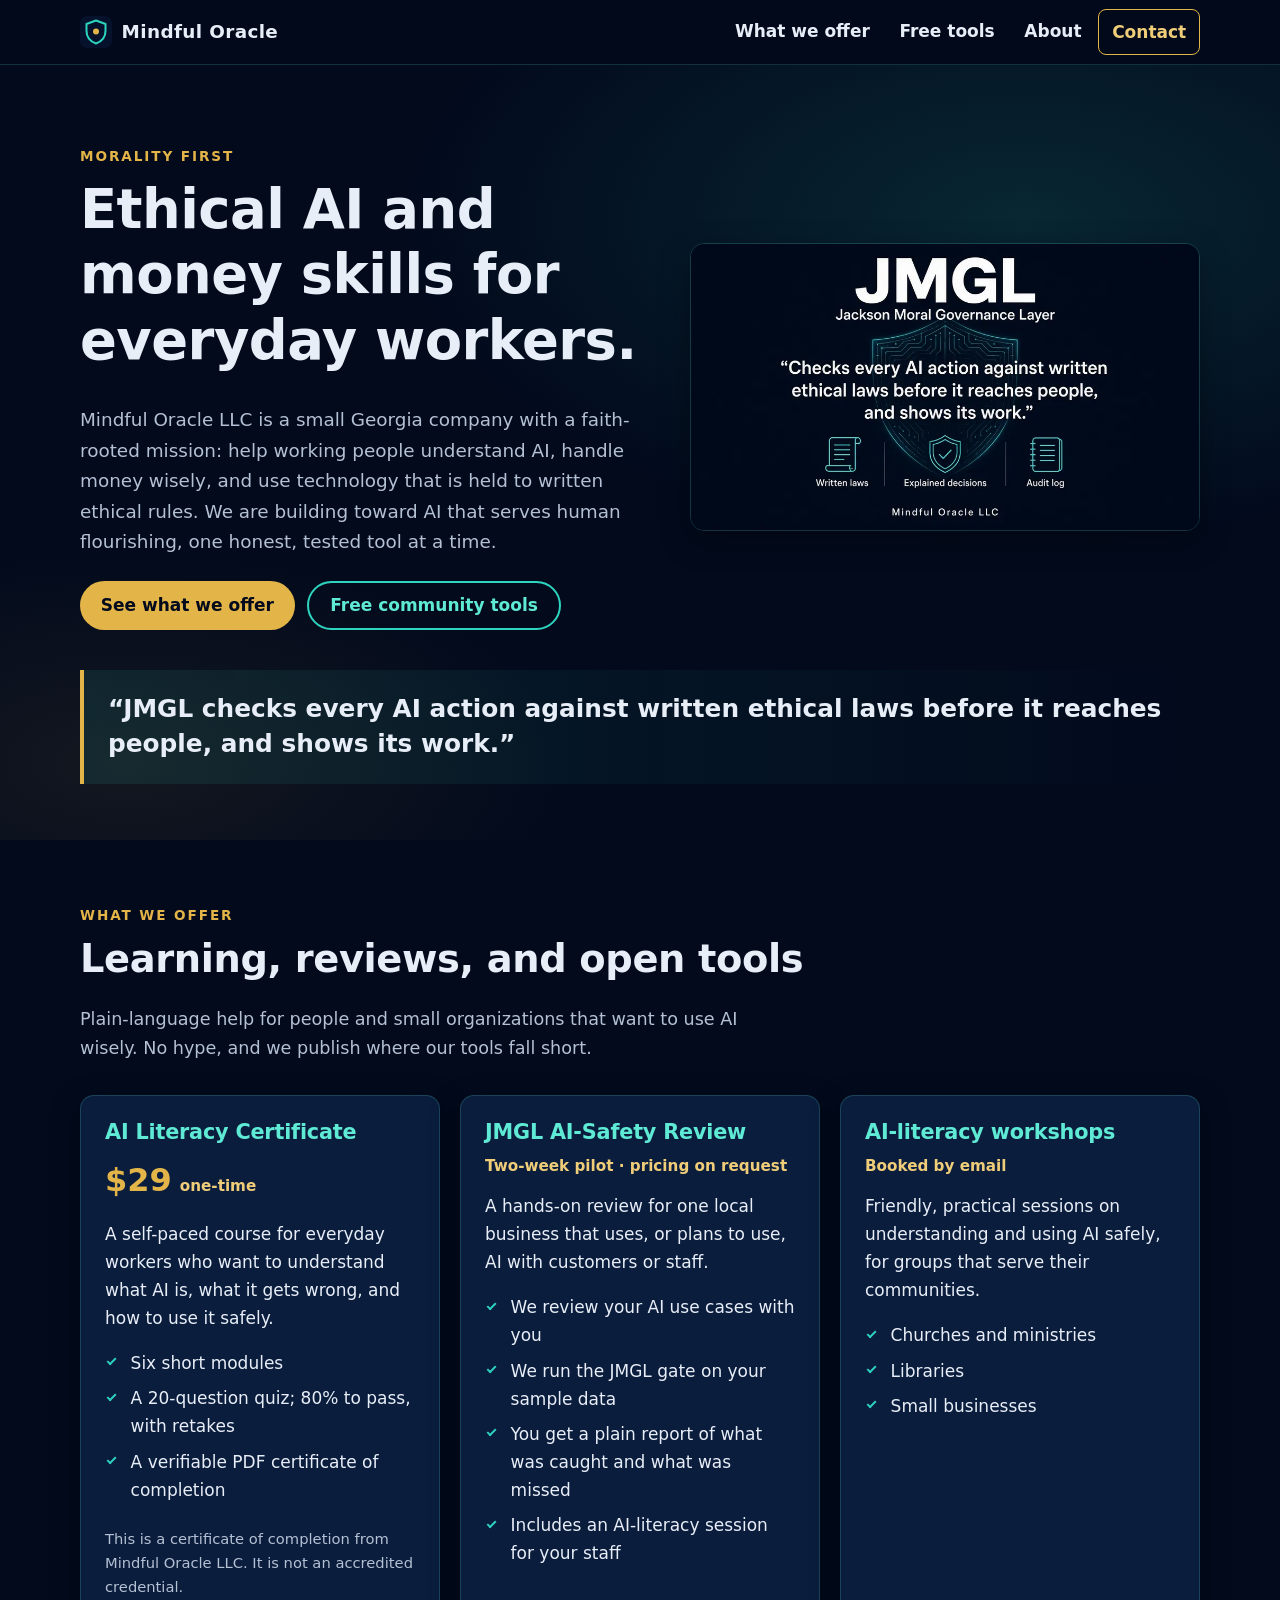
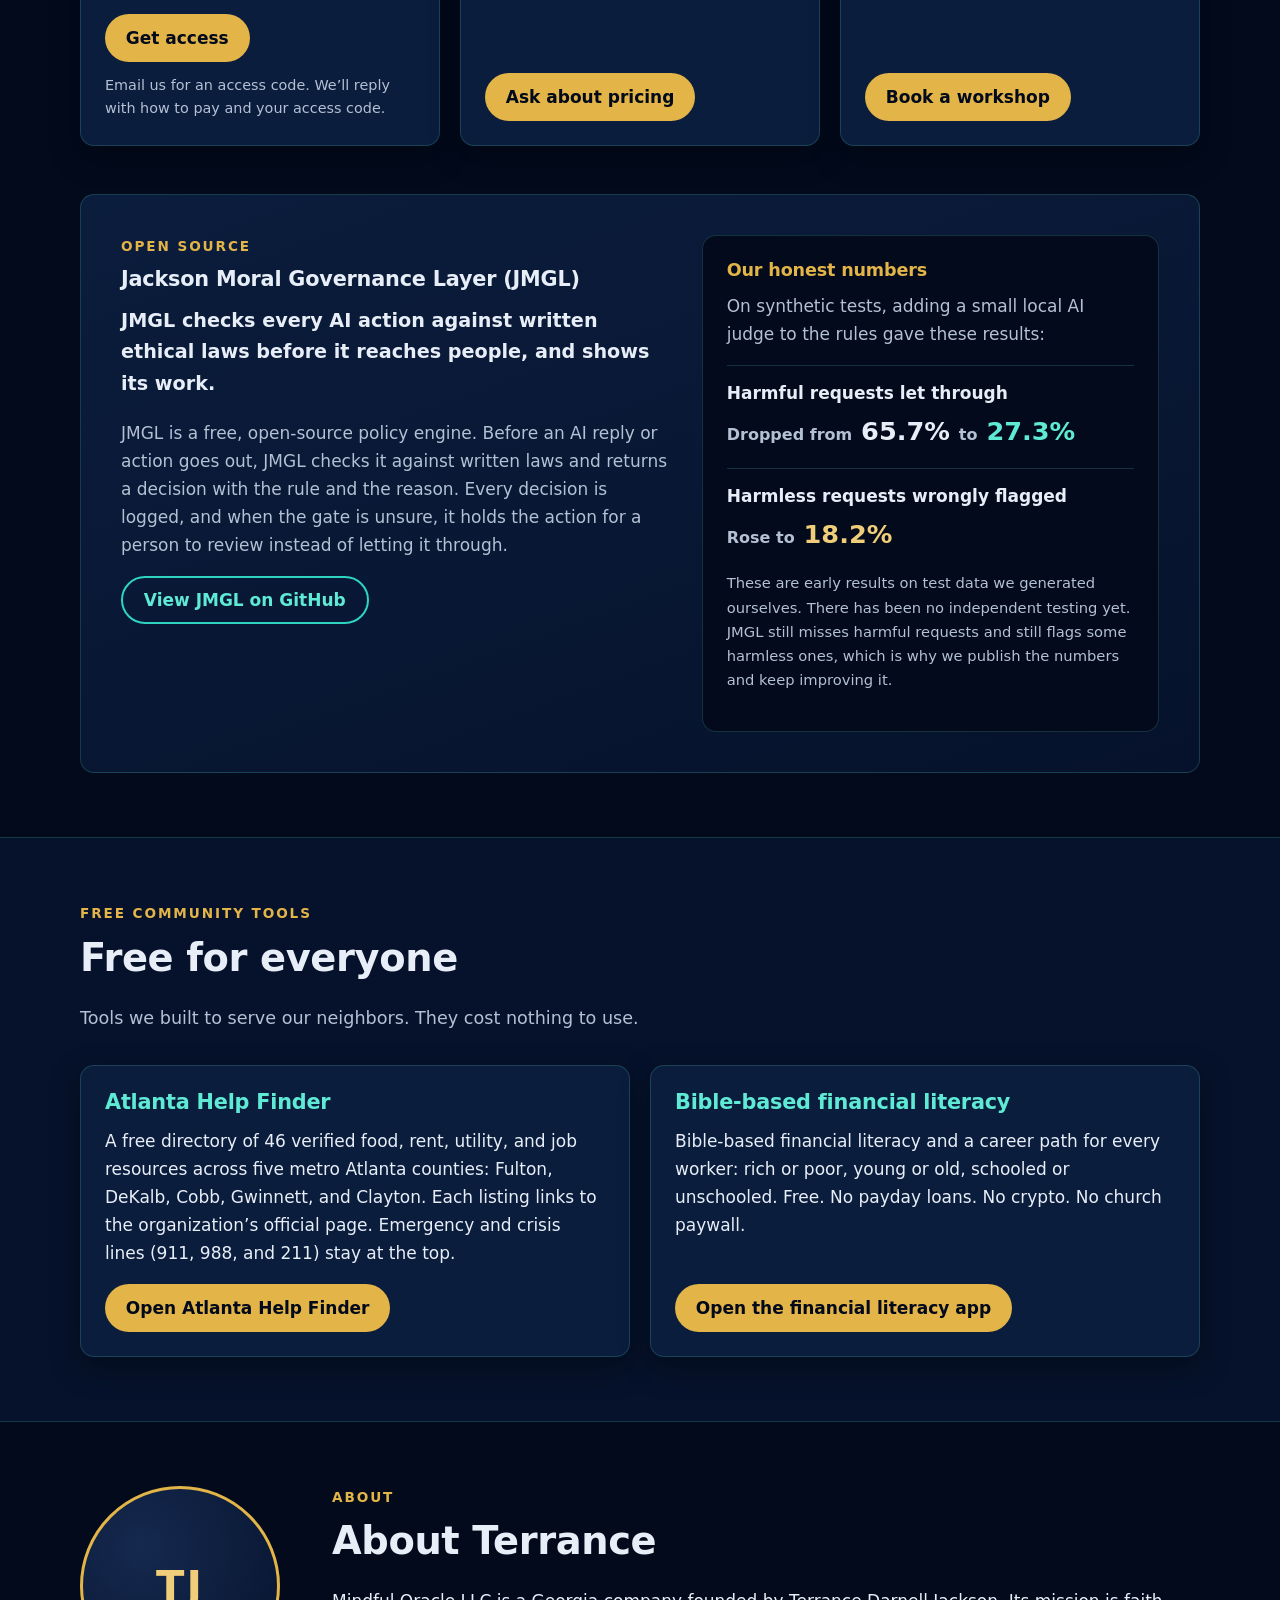
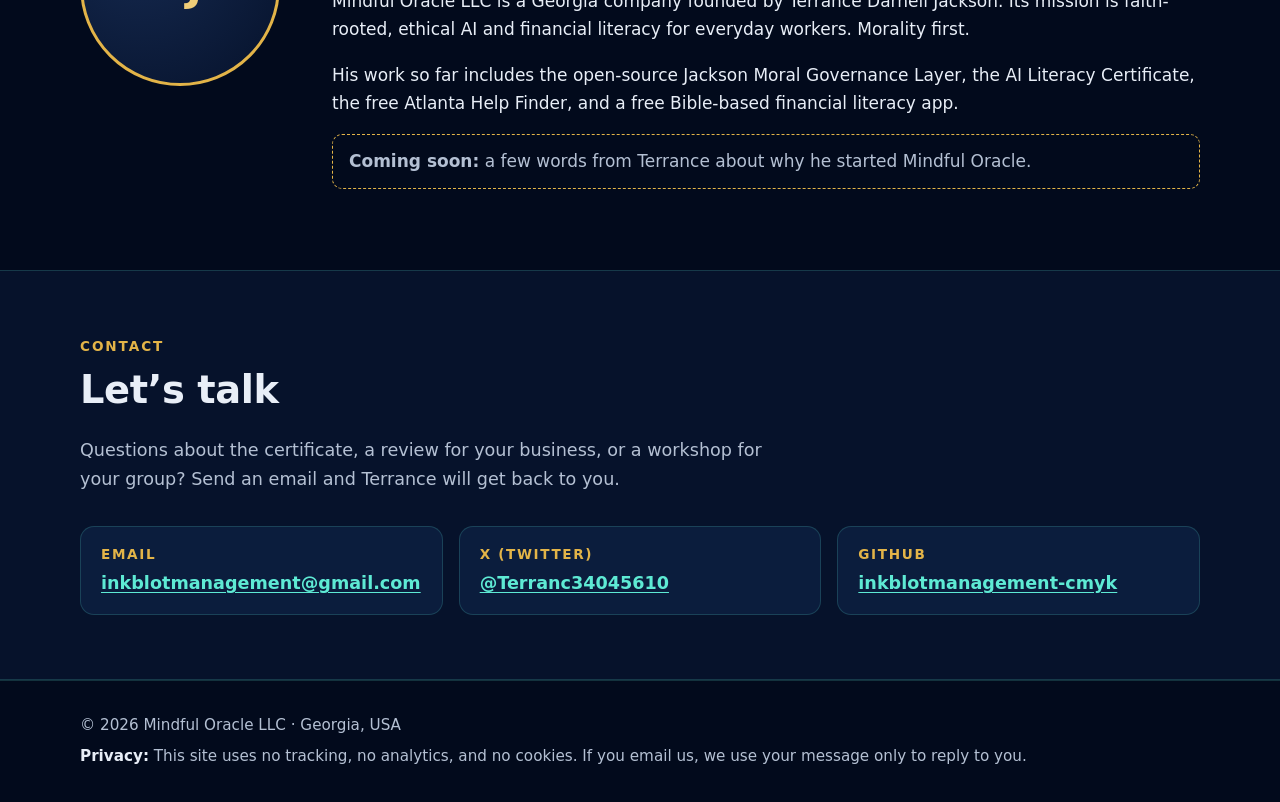
==== index.html @ f5efedb1 "Add Mindful Oracle LLC static site for mindfuloracle.com (GitHub Pages ready)" ====
<!DOCTYPE html>
<html lang="en">
<head>
  <meta charset="utf-8">
  <meta name="viewport" content="width=device-width, initial-scale=1">
  <title>Mindful Oracle LLC | Ethical AI and money skills for workers</title>
  <meta name="description" content="Mindful Oracle LLC is a Georgia company building faith-rooted, ethical AI tools and financial literacy for everyday workers. Morality first.">
  <link rel="canonical" href="https://mindfuloracle.com/">
  <meta name="theme-color" content="#06122b">
  <link rel="icon" href="assets/favicon.svg" type="image/svg+xml">

  <!-- Open Graph / social sharing -->
  <meta property="og:type" content="website">
  <meta property="og:site_name" content="Mindful Oracle LLC">
  <meta property="og:title" content="Mindful Oracle LLC | Morality first">
  <meta property="og:description" content="Faith-rooted, ethical AI and financial literacy for everyday workers. Home of JMGL, the AI Literacy Certificate, and free community tools.">
  <meta property="og:url" content="https://mindfuloracle.com/">
  <meta property="og:image" content="https://mindfuloracle.com/assets/jmgl-graphic.jpg">
  <meta property="og:image:width" content="1280">
  <meta property="og:image:height" content="720">
  <meta property="og:image:alt" content="JMGL, Jackson Moral Governance Layer: checks every AI action against written ethical laws before it reaches people, and shows its work. Mindful Oracle LLC.">
  <meta name="twitter:card" content="summary_large_image">
  <meta name="twitter:site" content="@Terranc34045610">
  <meta name="twitter:title" content="Mindful Oracle LLC | Morality first">
  <meta name="twitter:description" content="Faith-rooted, ethical AI and financial literacy for everyday workers.">
  <meta name="twitter:image" content="https://mindfuloracle.com/assets/jmgl-graphic.jpg">

  <link rel="stylesheet" href="styles.css">
  <script>document.documentElement.classList.add("js");</script>
  <script type="application/ld+json">
  {
    "@context": "https://schema.org",
    "@type": "Organization",
    "name": "Mindful Oracle LLC",
    "url": "https://mindfuloracle.com/",
    "email": "inkblotmanagement@gmail.com",
    "founder": {"@type": "Person", "name": "Terrance Darnell Jackson"},
    "address": {"@type": "PostalAddress", "addressRegion": "GA", "addressCountry": "US"},
    "sameAs": ["https://x.com/Terranc34045610", "https://github.com/inkblotmanagement-cmyk"]
  }
  </script>
</head>
<body>
  <a class="skip-link" href="#main">Skip to main content</a>

  <header class="site-header">
    <div class="container header-inner">
      <a class="brand" href="#top" aria-label="Mindful Oracle LLC, back to top">
        <img src="assets/favicon.svg" alt="" width="32" height="32">
        <span>Mindful Oracle</span>
      </a>
      <button class="nav-toggle" type="button" aria-expanded="false" aria-controls="site-nav">
        <span class="nav-toggle-bar" aria-hidden="true"></span>
        <span class="visually-hidden">Menu</span>
      </button>
      <nav id="site-nav" class="site-nav" aria-label="Main">
        <ul>
          <li><a href="#offer">What we offer</a></li>
          <li><a href="#community">Free tools</a></li>
          <li><a href="#about">About</a></li>
          <li><a href="#contact" class="nav-cta">Contact</a></li>
        </ul>
      </nav>
    </div>
  </header>

  <main id="main">
    <!-- HERO -->
    <section class="hero" id="top" aria-labelledby="hero-title">
      <div class="container hero-grid">
        <div class="hero-copy">
          <p class="eyebrow">Morality first</p>
          <h1 id="hero-title">Ethical AI and money skills for everyday workers.</h1>
          <p class="lede">Mindful Oracle LLC is a small Georgia company with a faith-rooted mission: help working people understand AI, handle money wisely, and use technology that is held to written ethical rules. We are building toward AI that serves human flourishing, one honest, tested tool at a time.</p>
          <div class="hero-actions">
            <a class="btn btn-gold" href="#offer">See what we offer</a>
            <a class="btn btn-ghost" href="#community">Free community tools</a>
          </div>
        </div>
        <figure class="hero-figure">
          <picture>
            <source type="image/webp" srcset="assets/jmgl-graphic-960.webp 960w, assets/jmgl-graphic.webp 1280w" sizes="(min-width: 900px) 520px, 92vw">
            <img src="assets/jmgl-graphic.jpg" width="1280" height="720" alt="JMGL, Jackson Moral Governance Layer: checks every AI action against written ethical laws before it reaches people, and shows its work. Written laws, explained decisions, audit log." fetchpriority="high">
          </picture>
        </figure>
      </div>
      <div class="container">
        <blockquote class="one-liner">
          <p>&ldquo;JMGL checks every AI action against written ethical laws before it reaches people, and shows its work.&rdquo;</p>
        </blockquote>
      </div>
    </section>

    <!-- WHAT WE OFFER -->
    <section class="section" id="offer" aria-labelledby="offer-title">
      <div class="container">
        <p class="eyebrow">What we offer</p>
        <h2 id="offer-title">Learning, reviews, and open tools</h2>
        <p class="section-intro">Plain-language help for people and small organizations that want to use AI wisely. No hype, and we publish where our tools fall short.</p>

        <div class="cards">
          <article class="card" aria-labelledby="cert-title">
            <div class="card-top">
              <h3 id="cert-title">AI Literacy Certificate</h3>
              <p class="price"><span class="price-amount">$29</span> <span class="price-note">one-time</span></p>
            </div>
            <p>A self-paced course for everyday workers who want to understand what AI is, what it gets wrong, and how to use it safely.</p>
            <ul class="checklist">
              <li>Six short modules</li>
              <li>A 20-question quiz; 80% to pass, with retakes</li>
              <li>A verifiable PDF certificate of completion</li>
            </ul>
            <p class="fine-print">This is a certificate of completion from Mindful Oracle LLC. It is not an accredited credential.</p>
            <a class="btn btn-gold" href="mailto:inkblotmanagement@gmail.com?subject=AI%20Literacy%20Certificate%20access%20code&amp;body=Hi%20Terrance%2C%0A%0AI%27d%20like%20an%20access%20code%20for%20the%20%2429%20AI%20Literacy%20Certificate.%0A%0AName%3A%20%0A%0AThank%20you!">Get access</a>
            <p class="card-note">Email us for an access code. We&rsquo;ll reply with how to pay and your access code.</p>
          </article>

          <article class="card" aria-labelledby="review-title">
            <div class="card-top">
              <h3 id="review-title">JMGL AI-Safety Review</h3>
              <p class="price"><span class="price-note">Two-week pilot &middot; pricing on request</span></p>
            </div>
            <p>A hands-on review for one local business that uses, or plans to use, AI with customers or staff.</p>
            <ul class="checklist">
              <li>We review your AI use cases with you</li>
              <li>We run the JMGL gate on your sample data</li>
              <li>You get a plain report of what was caught and what was missed</li>
              <li>Includes an AI-literacy session for your staff</li>
            </ul>
            <a class="btn btn-gold" href="mailto:inkblotmanagement@gmail.com?subject=JMGL%20AI-Safety%20Review%20pricing&amp;body=Hi%20Terrance%2C%0A%0AI%27m%20interested%20in%20the%20two-week%20JMGL%20AI-Safety%20Review.%0A%0ABusiness%20name%3A%20%0AHow%20we%20use%20AI%3A%20%0A%0AThank%20you!">Ask about pricing</a>
          </article>

          <article class="card" aria-labelledby="workshop-title">
            <div class="card-top">
              <h3 id="workshop-title">AI-literacy workshops</h3>
              <p class="price"><span class="price-note">Booked by email</span></p>
            </div>
            <p>Friendly, practical sessions on understanding and using AI safely, for groups that serve their communities.</p>
            <ul class="checklist">
              <li>Churches and ministries</li>
              <li>Libraries</li>
              <li>Small businesses</li>
            </ul>
            <a class="btn btn-gold" href="mailto:inkblotmanagement@gmail.com?subject=AI-literacy%20workshop%20request&amp;body=Hi%20Terrance%2C%0A%0AWe%27d%20like%20to%20book%20an%20AI-literacy%20workshop.%0A%0AOrganization%3A%20%0AType%20(church%2C%20library%2C%20business)%3A%20%0AApproximate%20group%20size%3A%20%0APreferred%20dates%3A%20%0A%0AThank%20you!">Book a workshop</a>
          </article>
        </div>

        <!-- JMGL -->
        <article class="feature" id="jmgl" aria-labelledby="jmgl-title">
          <div class="feature-copy">
            <p class="eyebrow">Open source</p>
            <h3 id="jmgl-title">Jackson Moral Governance Layer (JMGL)</h3>
            <p class="feature-lede">JMGL checks every AI action against written ethical laws before it reaches people, and shows its work.</p>
            <p>JMGL is a free, open-source policy engine. Before an AI reply or action goes out, JMGL checks it against written laws and returns a decision with the rule and the reason. Every decision is logged, and when the gate is unsure, it holds the action for a person to review instead of letting it through.</p>
            <a class="btn btn-ghost" href="https://github.com/inkblotmanagement-cmyk/JacksonMoralGovernanceLayer">View JMGL on GitHub</a>
          </div>
          <div class="results" aria-labelledby="results-title">
            <h4 id="results-title">Our honest numbers</h4>
            <p class="results-intro">On synthetic tests, adding a small local AI judge to the rules gave these results:</p>
            <dl class="stats">
              <div class="stat">
                <dt>Harmful requests let through</dt>
                <dd><span class="stat-label">Dropped from</span> <span class="stat-from">65.7%</span> <span class="stat-label">to</span> <span class="stat-to good">27.3%</span></dd>
              </div>
              <div class="stat">
                <dt>Harmless requests wrongly flagged</dt>
                <dd><span class="stat-label">Rose to</span> <span class="stat-to warn">18.2%</span></dd>
              </div>
            </dl>
            <p class="fine-print">These are early results on test data we generated ourselves. There has been no independent testing yet. JMGL still misses harmful requests and still flags some harmless ones, which is why we publish the numbers and keep improving it.</p>
          </div>
        </article>
      </div>
    </section>

    <!-- FREE COMMUNITY TOOLS -->
    <section class="section section-alt" id="community" aria-labelledby="community-title">
      <div class="container">
        <p class="eyebrow">Free community tools</p>
        <h2 id="community-title">Free for everyone</h2>
        <p class="section-intro">Tools we built to serve our neighbors. They cost nothing to use.</p>

        <div class="cards cards-2">
          <article class="card" aria-labelledby="ahf-title">
            <h3 id="ahf-title">Atlanta Help Finder</h3>
            <p>A free directory of 46 verified food, rent, utility, and job resources across five metro Atlanta counties: Fulton, DeKalb, Cobb, Gwinnett, and Clayton. Each listing links to the organization&rsquo;s official page. Emergency and crisis lines (911, 988, and 211) stay at the top.</p>
            <a class="btn btn-gold" href="https://inkblotmanagement-cmyk.github.io/atlanta-help-finder/">Open Atlanta Help Finder</a>
          </article>

          <article class="card" aria-labelledby="bible-title">
            <h3 id="bible-title">Bible-based financial literacy</h3>
            <p>Bible-based financial literacy and a career path for every worker: rich or poor, young or old, schooled or unschooled. Free. No payday loans. No crypto. No church paywall.</p>
            <a class="btn btn-gold" href="https://acre-forest-finch-fleet.grok.me">Open the financial literacy app</a>
          </article>
        </div>
      </div>
    </section>

    <!-- ABOUT -->
    <section class="section" id="about" aria-labelledby="about-title">
      <div class="container about-grid">
        <!-- TODO (Terrance): replace this placeholder with your photo.
             Save it as assets/terrance.jpg (square, about 600x600) and swap the <div> below for:
             <img class="about-photo" src="assets/terrance.jpg" width="600" height="600" alt="Terrance Darnell Jackson"> -->
        <div class="about-photo placeholder" role="img" aria-label="Photo of Terrance coming soon">
          <span aria-hidden="true">TJ</span>
        </div>
        <div>
          <p class="eyebrow">About</p>
          <h2 id="about-title">About Terrance</h2>
          <p>Mindful Oracle LLC is a Georgia company founded by Terrance Darnell Jackson. Its mission is faith-rooted, ethical AI and financial literacy for everyday workers. Morality first.</p>
          <p>His work so far includes the open-source Jackson Moral Governance Layer, the AI Literacy Certificate, the free Atlanta Help Finder, and a free Bible-based financial literacy app.</p>
          <!-- TODO (Terrance): replace this paragraph with a few sentences in your own words:
               why you started Mindful Oracle, what you believe, and who you want to serve. -->
          <p class="todo-note"><strong>Coming soon:</strong> a few words from Terrance about why he started Mindful Oracle.</p>
        </div>
      </div>
    </section>

    <!-- CONTACT -->
    <section class="section section-alt" id="contact" aria-labelledby="contact-title">
      <div class="container contact">
        <p class="eyebrow">Contact</p>
        <h2 id="contact-title">Let&rsquo;s talk</h2>
        <p class="section-intro">Questions about the certificate, a review for your business, or a workshop for your group? Send an email and Terrance will get back to you.</p>
        <ul class="contact-list">
          <li>
            <span class="contact-label">Email</span>
            <a href="mailto:inkblotmanagement@gmail.com">inkblotmanagement@gmail.com</a>
          </li>
          <li>
            <span class="contact-label">X (Twitter)</span>
            <a href="https://x.com/Terranc34045610">@Terranc34045610</a>
          </li>
          <li>
            <span class="contact-label">GitHub</span>
            <a href="https://github.com/inkblotmanagement-cmyk">inkblotmanagement-cmyk</a>
          </li>
        </ul>
      </div>
    </section>
  </main>

  <footer class="site-footer">
    <div class="container footer-inner">
      <p>&copy; 2026 Mindful Oracle LLC &middot; Georgia, USA</p>
      <p class="privacy" id="privacy"><strong>Privacy:</strong> This site uses no tracking, no analytics, and no cookies. If you email us, we use your message only to reply to you.</p>
    </div>
  </footer>

  <script src="main.js" defer></script>
</body>
</html>
---- styles.css ----
/* Mindful Oracle LLC: dark navy + teal, gold accents. Mobile-first. */
:root {
  --navy-950: #020a1c;
  --navy-900: #06122b;
  --navy-800: #0b1d3d;
  --navy-700: #15294f;
  --teal-400: #2dd4bf;
  --teal-300: #5eead4;
  --gold-400: #e3b448;
  --gold-300: #f0cd78;
  --text: #e8eef7;
  --muted: #b4c0d3;
  --line: rgba(94, 234, 212, 0.18);
  --radius: 14px;
  --shadow: 0 10px 30px rgba(0, 0, 0, 0.35);
  --font: system-ui, -apple-system, "Segoe UI", Roboto, "Helvetica Neue", Arial, sans-serif;
}

*, *::before, *::after { box-sizing: border-box; }
html { scroll-behavior: smooth; scroll-padding-top: 4.5rem; -webkit-text-size-adjust: 100%; }
@media (prefers-reduced-motion: reduce) { html { scroll-behavior: auto; } *, *::before, *::after { transition: none !important; } }

body {
  margin: 0;
  font-family: var(--font);
  font-size: 1.0625rem;
  line-height: 1.65;
  color: var(--text);
  background: var(--navy-950);
}
img { max-width: 100%; height: auto; display: block; }
a { color: var(--teal-300); text-underline-offset: 3px; }
a:hover { color: var(--gold-300); }
:focus-visible { outline: 3px solid var(--gold-400); outline-offset: 3px; border-radius: 4px; }
h1, h2, h3, h4 { line-height: 1.2; margin: 0 0 0.6em; letter-spacing: -0.01em; }
h1 { font-size: clamp(2rem, 7vw, 3.4rem); }
h2 { font-size: clamp(1.6rem, 5vw, 2.4rem); }
h3 { font-size: 1.3rem; }
h4 { font-size: 1.1rem; }
p { margin: 0 0 1em; }

.container { width: min(1120px, 100% - 2.5rem); margin-inline: auto; }
.visually-hidden {
  position: absolute !important; width: 1px; height: 1px; padding: 0; margin: -1px;
  overflow: hidden; clip: rect(0 0 0 0); white-space: nowrap; border: 0;
}
.skip-link {
  position: absolute; left: 1rem; top: -3rem; z-index: 100;
  background: var(--gold-400); color: var(--navy-950); padding: 0.6rem 1rem;
  border-radius: 8px; font-weight: 700; text-decoration: none;
}
.skip-link:focus { top: 1rem; }

/* Header */
.site-header {
  position: sticky; top: 0; z-index: 50;
  background: rgba(2, 10, 28, 0.92);
  backdrop-filter: blur(8px);
  border-bottom: 1px solid var(--line);
}
.header-inner { display: flex; align-items: center; justify-content: space-between; min-height: 4rem; gap: 1rem; flex-wrap: wrap; }
.brand { display: inline-flex; align-items: center; gap: 0.6rem; color: var(--text); text-decoration: none; font-weight: 700; font-size: 1.15rem; letter-spacing: 0.02em; }
.brand:hover { color: var(--gold-300); }
.nav-toggle {
  display: inline-flex; align-items: center; justify-content: center;
  width: 44px; height: 44px; background: transparent; border: 1px solid var(--line);
  border-radius: 10px; cursor: pointer; color: var(--text);
}
.nav-toggle-bar, .nav-toggle-bar::before, .nav-toggle-bar::after {
  display: block; width: 20px; height: 2px; background: currentColor; border-radius: 2px; position: relative;
}
.nav-toggle-bar::before, .nav-toggle-bar::after { content: ""; position: absolute; left: 0; }
.nav-toggle-bar::before { top: -6px; }
.nav-toggle-bar::after { top: 6px; }
.site-nav { flex-basis: 100%; }
.site-nav ul { list-style: none; margin: 0; padding: 0 0 1rem; display: grid; gap: 0.25rem; }
.site-nav a { display: block; padding: 0.7rem 0.5rem; color: var(--text); text-decoration: none; border-radius: 8px; font-weight: 600; }
.site-nav a:hover { background: var(--navy-800); color: var(--gold-300); }
.js .site-nav { display: none; }
.js .site-nav.open { display: block; }

@media (min-width: 760px) {
  .nav-toggle { display: none; }
  .site-nav, .js .site-nav { display: block; flex-basis: auto; }
  .site-nav ul { display: flex; padding: 0; gap: 0.25rem; }
  .site-nav a { padding: 0.5rem 0.8rem; }
  .site-nav a.nav-cta { border: 1px solid var(--gold-400); color: var(--gold-300); }
}

/* Buttons */
.btn {
  display: inline-flex; align-items: center; justify-content: center;
  min-height: 48px; padding: 0.75rem 1.3rem; border-radius: 999px;
  font-weight: 700; text-decoration: none; text-align: center; line-height: 1.2;
  transition: transform 0.15s ease, background-color 0.15s ease, color 0.15s ease;
}
.btn:hover { transform: translateY(-1px); }
.btn-gold { background: var(--gold-400); color: var(--navy-950); }
.btn-gold:hover { background: var(--gold-300); color: var(--navy-950); }
.btn-ghost { border: 2px solid var(--teal-400); color: var(--teal-300); }
.btn-ghost:hover { background: rgba(45, 212, 191, 0.12); color: var(--teal-300); }

/* Hero */
.hero {
  padding: 3rem 0 2.5rem;
  background:
    radial-gradient(ellipse 70% 60% at 80% 20%, rgba(45, 212, 191, 0.14), transparent 70%),
    radial-gradient(ellipse 50% 40% at 10% 90%, rgba(227, 180, 72, 0.08), transparent 70%),
    var(--navy-950);
}
.hero-grid { display: grid; gap: 2rem; align-items: center; }
.eyebrow { color: var(--gold-400); font-weight: 700; letter-spacing: 0.14em; text-transform: uppercase; font-size: 0.85rem; margin-bottom: 0.6rem; }
.lede { font-size: 1.15rem; color: var(--muted); max-width: 38rem; }
.hero-actions { display: flex; flex-wrap: wrap; gap: 0.8rem; margin-top: 1.5rem; }
.hero-figure { margin: 0; }
.hero-figure img { border-radius: var(--radius); border: 1px solid var(--line); box-shadow: var(--shadow); }
.one-liner {
  margin: 2.5rem 0 0; padding: 1.4rem 1.5rem;
  border-left: 4px solid var(--gold-400);
  background: linear-gradient(90deg, rgba(45, 212, 191, 0.1), rgba(45, 212, 191, 0));
  border-radius: 0 var(--radius) var(--radius) 0;
}
.one-liner p { margin: 0; font-size: clamp(1.15rem, 3.5vw, 1.55rem); font-weight: 600; line-height: 1.4; }
@media (min-width: 900px) {
  .hero { padding: 5rem 0 3.5rem; }
  .hero-grid { grid-template-columns: 1.1fr 1fr; gap: 3rem; }
}

/* Sections */
.section { padding: 4rem 0; }
.section-alt { background: var(--navy-900); border-block: 1px solid var(--line); }
.section-intro { color: var(--muted); max-width: 44rem; font-size: 1.1rem; margin-bottom: 2rem; }

.cards { display: grid; gap: 1.25rem; }
@media (min-width: 760px) { .cards-2 { grid-template-columns: repeat(2, 1fr); } }
@media (min-width: 960px) { .cards { grid-template-columns: repeat(3, 1fr); } .cards-2 { grid-template-columns: repeat(2, 1fr); } }
.card {
  display: flex; flex-direction: column; align-items: flex-start;
  background: var(--navy-800); border: 1px solid var(--line);
  border-radius: var(--radius); padding: 1.5rem; box-shadow: var(--shadow);
}
.card h3 { color: var(--teal-300); }
.card .btn { margin-top: auto; }
.card-top { width: 100%; }
.price { margin: -0.2rem 0 0.8rem; display: flex; align-items: baseline; gap: 0.5rem; flex-wrap: wrap; }
.price-amount { font-size: 2rem; font-weight: 800; color: var(--gold-400); }
.price-note { color: var(--gold-300); font-weight: 600; font-size: 0.95rem; }
.checklist { list-style: none; padding: 0; margin: 0 0 1rem; }
.checklist li { position: relative; padding-left: 1.6rem; margin-bottom: 0.45rem; }
.checklist li::before {
  content: ""; position: absolute; left: 0.1rem; top: 0.55em;
  width: 0.55rem; height: 0.3rem; border-left: 2px solid var(--teal-400); border-bottom: 2px solid var(--teal-400);
  transform: rotate(-45deg);
}
.fine-print { font-size: 0.92rem; color: var(--muted); }
.card-note { font-size: 0.9rem; color: var(--muted); margin: 0.7rem 0 0; }

/* JMGL feature */
.feature {
  margin-top: 3rem; display: grid; gap: 2rem;
  padding: 1.75rem; border-radius: var(--radius);
  background: linear-gradient(160deg, var(--navy-800), var(--navy-900));
  border: 1px solid var(--line);
}
.feature-lede { font-size: 1.2rem; font-weight: 600; color: var(--text); }
.feature-copy p:not(.eyebrow):not(.feature-lede) { color: var(--muted); }
.results { background: var(--navy-950); border: 1px solid var(--line); border-radius: var(--radius); padding: 1.5rem; }
.results h4 { color: var(--gold-400); }
.results-intro { color: var(--muted); }
.stats { margin: 0 0 1rem; display: grid; gap: 1rem; }
.stat { border-top: 1px solid var(--line); padding-top: 0.8rem; }
.stat dt { font-weight: 600; }
.stat dd { margin: 0.2rem 0 0; font-size: 1.6rem; font-weight: 800; }
.stat-from { color: var(--text); }
.stat-to.good { color: var(--teal-300); }
.stat-to.warn { color: var(--gold-300); }
.stat-label { font-size: 1rem; font-weight: 600; color: var(--muted); }
@media (min-width: 900px) { .feature { grid-template-columns: 1.2fr 1fr; padding: 2.5rem; } }

/* About */
.about-grid { display: grid; gap: 2rem; align-items: start; }
.about-photo { width: 160px; height: 160px; border-radius: 50%; border: 3px solid var(--gold-400); object-fit: cover; }
.about-photo.placeholder {
  display: flex; align-items: center; justify-content: center;
  background: radial-gradient(circle at 30% 30%, var(--navy-700), var(--navy-900));
  color: var(--gold-300); font-size: 2.6rem; font-weight: 800; letter-spacing: 0.05em;
}
.todo-note { border: 1px dashed var(--gold-400); border-radius: 10px; padding: 0.8rem 1rem; color: var(--muted); }
@media (min-width: 760px) { .about-grid { grid-template-columns: 220px 1fr; } .about-photo { width: 200px; height: 200px; } }

/* Contact */
.contact-list { list-style: none; padding: 0; margin: 0; display: grid; gap: 1rem; }
.contact-list li { background: var(--navy-800); border: 1px solid var(--line); border-radius: var(--radius); padding: 1rem 1.25rem; display: grid; gap: 0.2rem; }
.contact-label { font-size: 0.85rem; text-transform: uppercase; letter-spacing: 0.12em; color: var(--gold-400); font-weight: 700; }
.contact-list a { font-size: 1.1rem; font-weight: 600; word-break: break-word; }
@media (min-width: 760px) { .contact-list { grid-template-columns: repeat(3, 1fr); } }

/* Footer */
.site-footer { padding: 2rem 0; border-top: 1px solid var(--line); background: var(--navy-950); color: var(--muted); font-size: 0.95rem; }
.footer-inner { display: grid; gap: 0.4rem; }
.footer-inner p { margin: 0; }
.privacy strong { color: var(--text); }
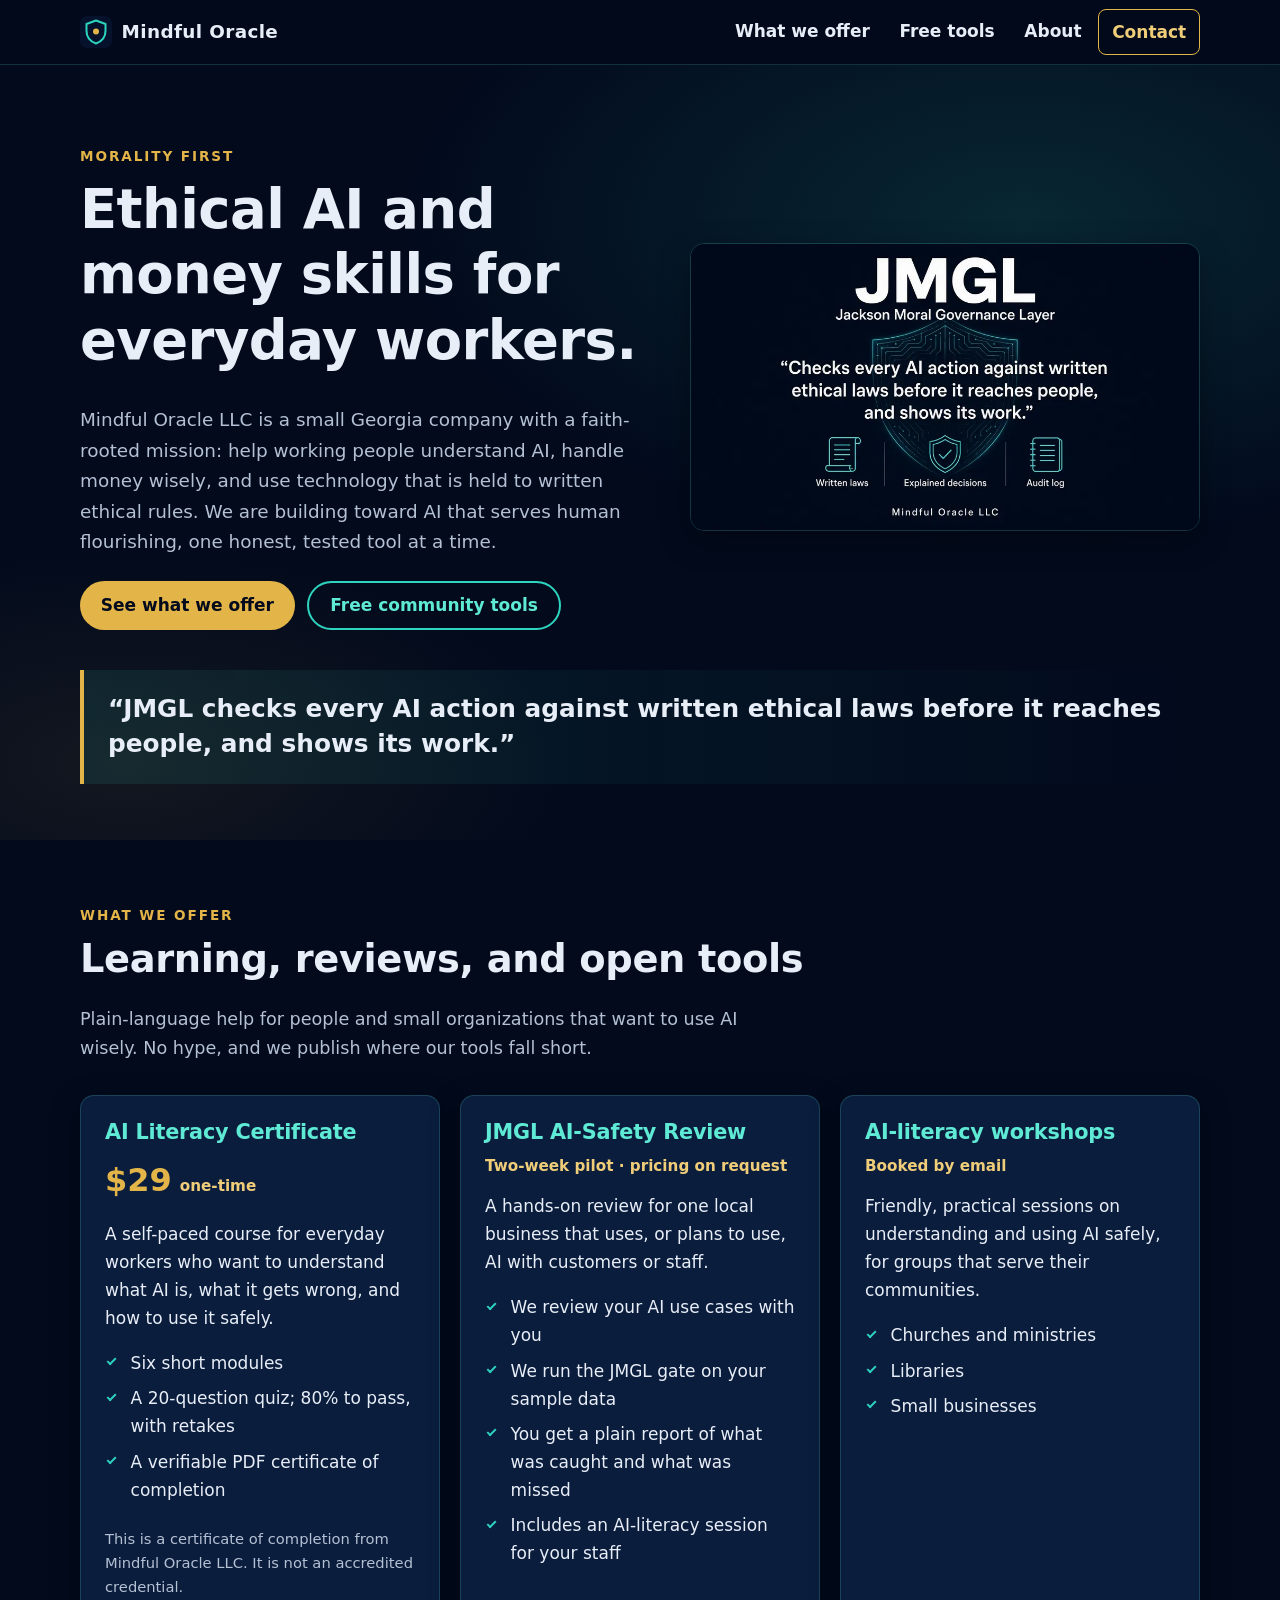
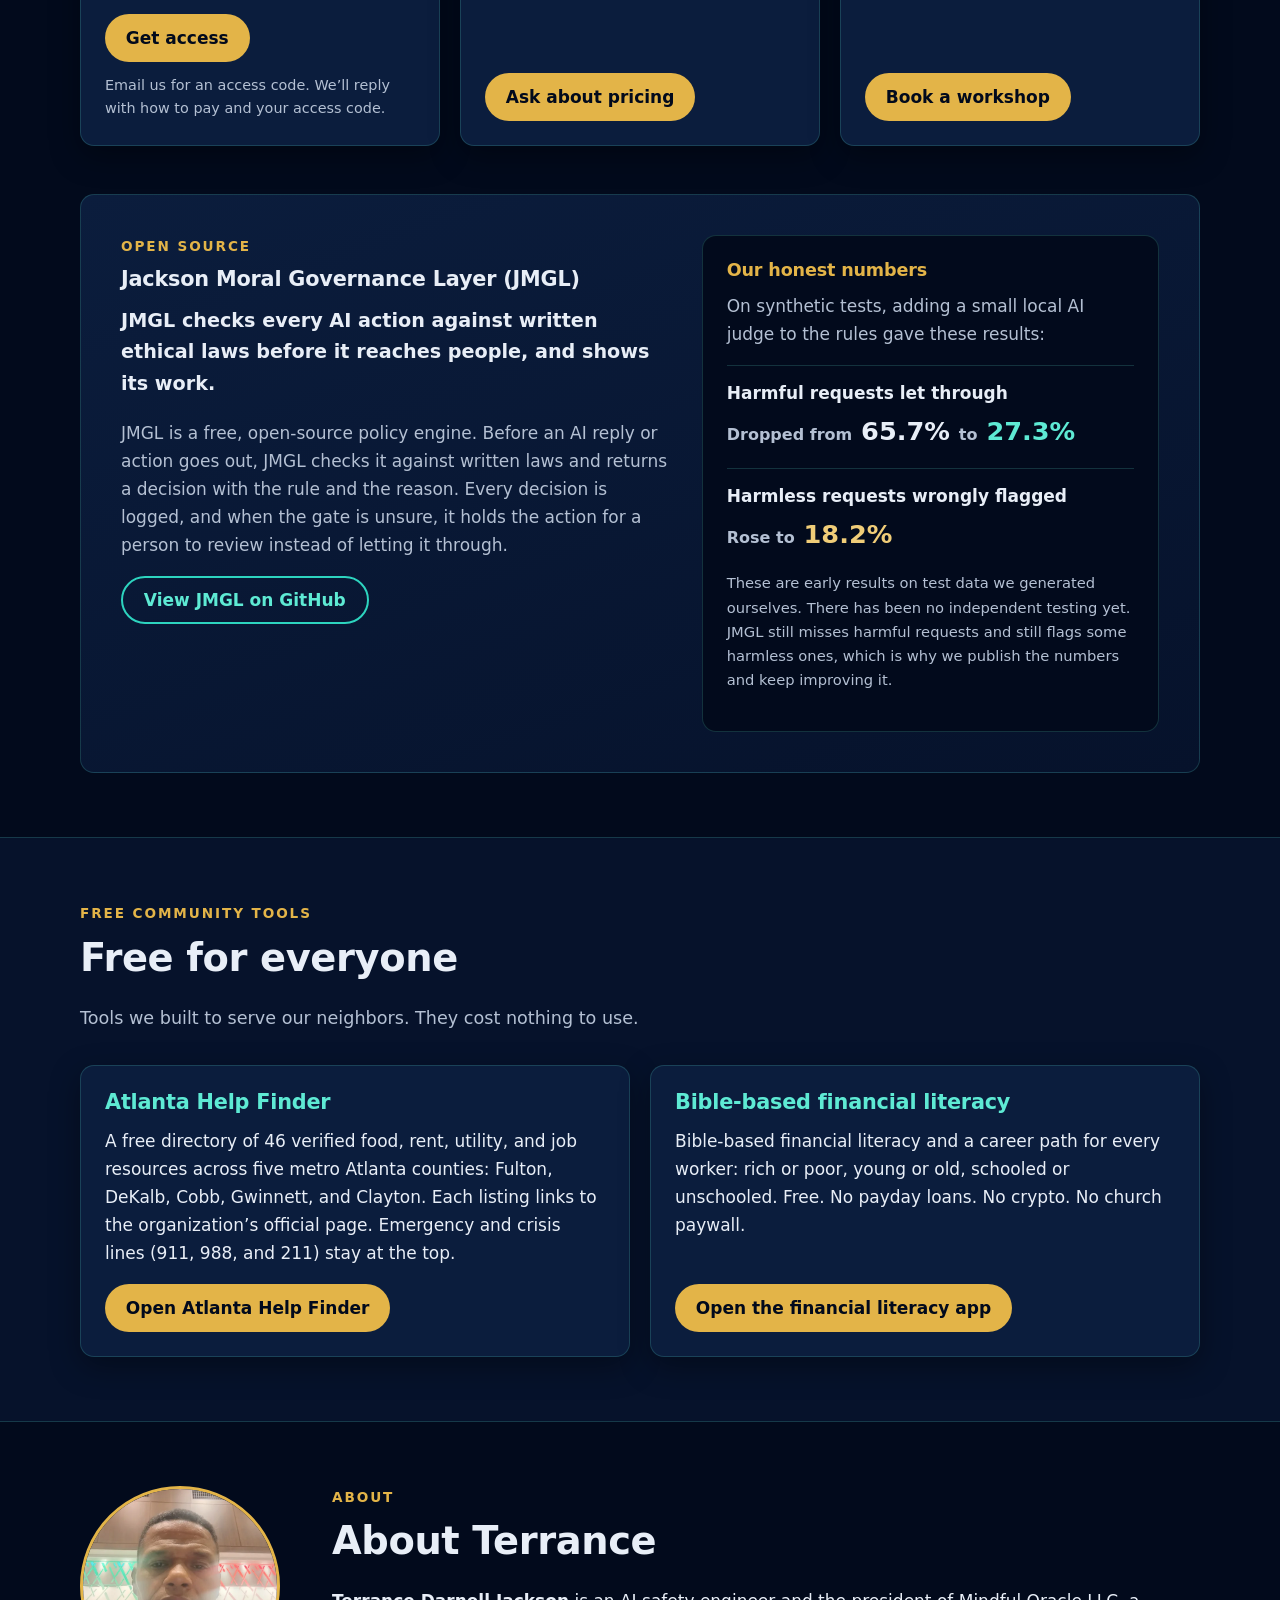
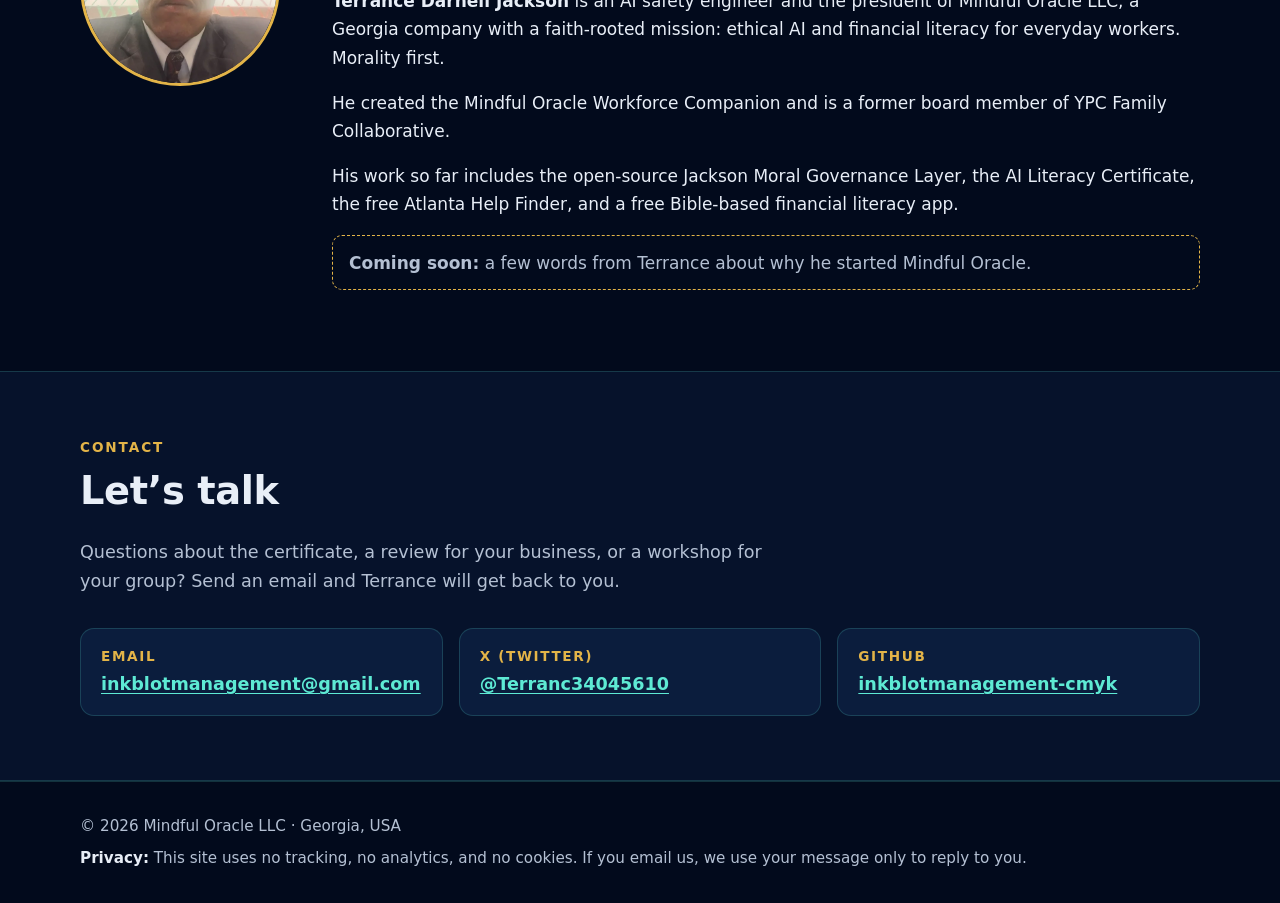
==== commit 39435496: "Add Terrance's photo and bio to About" ====
--- a/index.html
+++ b/index.html
@@ -199,16 +199,15 @@
     <!-- ABOUT -->
     <section class="section" id="about" aria-labelledby="about-title">
       <div class="container about-grid">
-        <!-- TODO (Terrance): replace this placeholder with your photo.
-             Save it as assets/terrance.jpg (square, about 600x600) and swap the <div> below for:
-             <img class="about-photo" src="assets/terrance.jpg" width="600" height="600" alt="Terrance Darnell Jackson"> -->
-        <div class="about-photo placeholder" role="img" aria-label="Photo of Terrance coming soon">
-          <span aria-hidden="true">TJ</span>
-        </div>
+        <picture>
+          <source srcset="assets/terrance.webp" type="image/webp">
+          <img class="about-photo" src="assets/terrance.jpg" width="600" height="600" alt="Terrance Darnell Jackson, president of Mindful Oracle LLC" loading="lazy">
+        </picture>
         <div>
           <p class="eyebrow">About</p>
           <h2 id="about-title">About Terrance</h2>
-          <p>Mindful Oracle LLC is a Georgia company founded by Terrance Darnell Jackson. Its mission is faith-rooted, ethical AI and financial literacy for everyday workers. Morality first.</p>
+          <p><strong>Terrance Darnell Jackson</strong> is an AI safety engineer and the president of Mindful Oracle LLC, a Georgia company with a faith-rooted mission: ethical AI and financial literacy for everyday workers. Morality first.</p>
+          <p>He created the Mindful Oracle Workforce Companion and is a former board member of YPC Family Collaborative.</p>
           <p>His work so far includes the open-source Jackson Moral Governance Layer, the AI Literacy Certificate, the free Atlanta Help Finder, and a free Bible-based financial literacy app.</p>
           <!-- TODO (Terrance): replace this paragraph with a few sentences in your own words:
                why you started Mindful Oracle, what you believe, and who you want to serve. -->
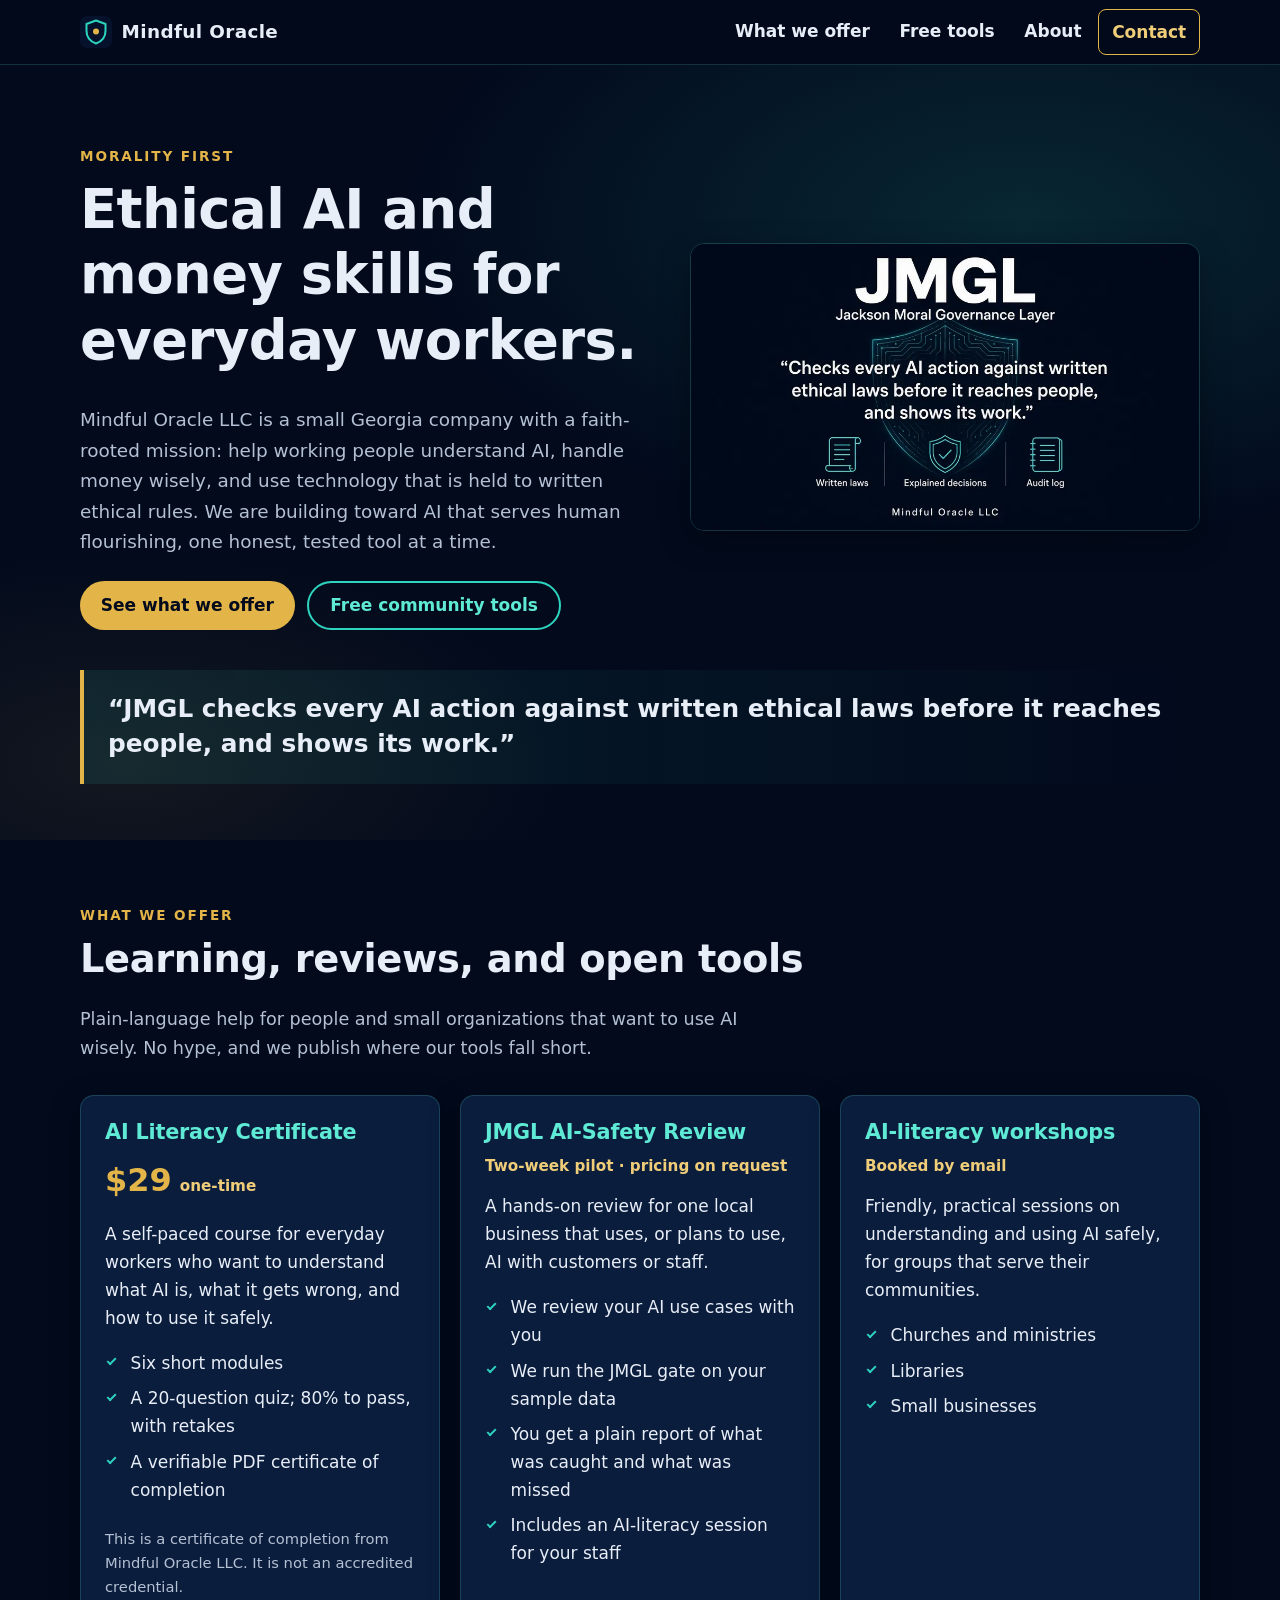
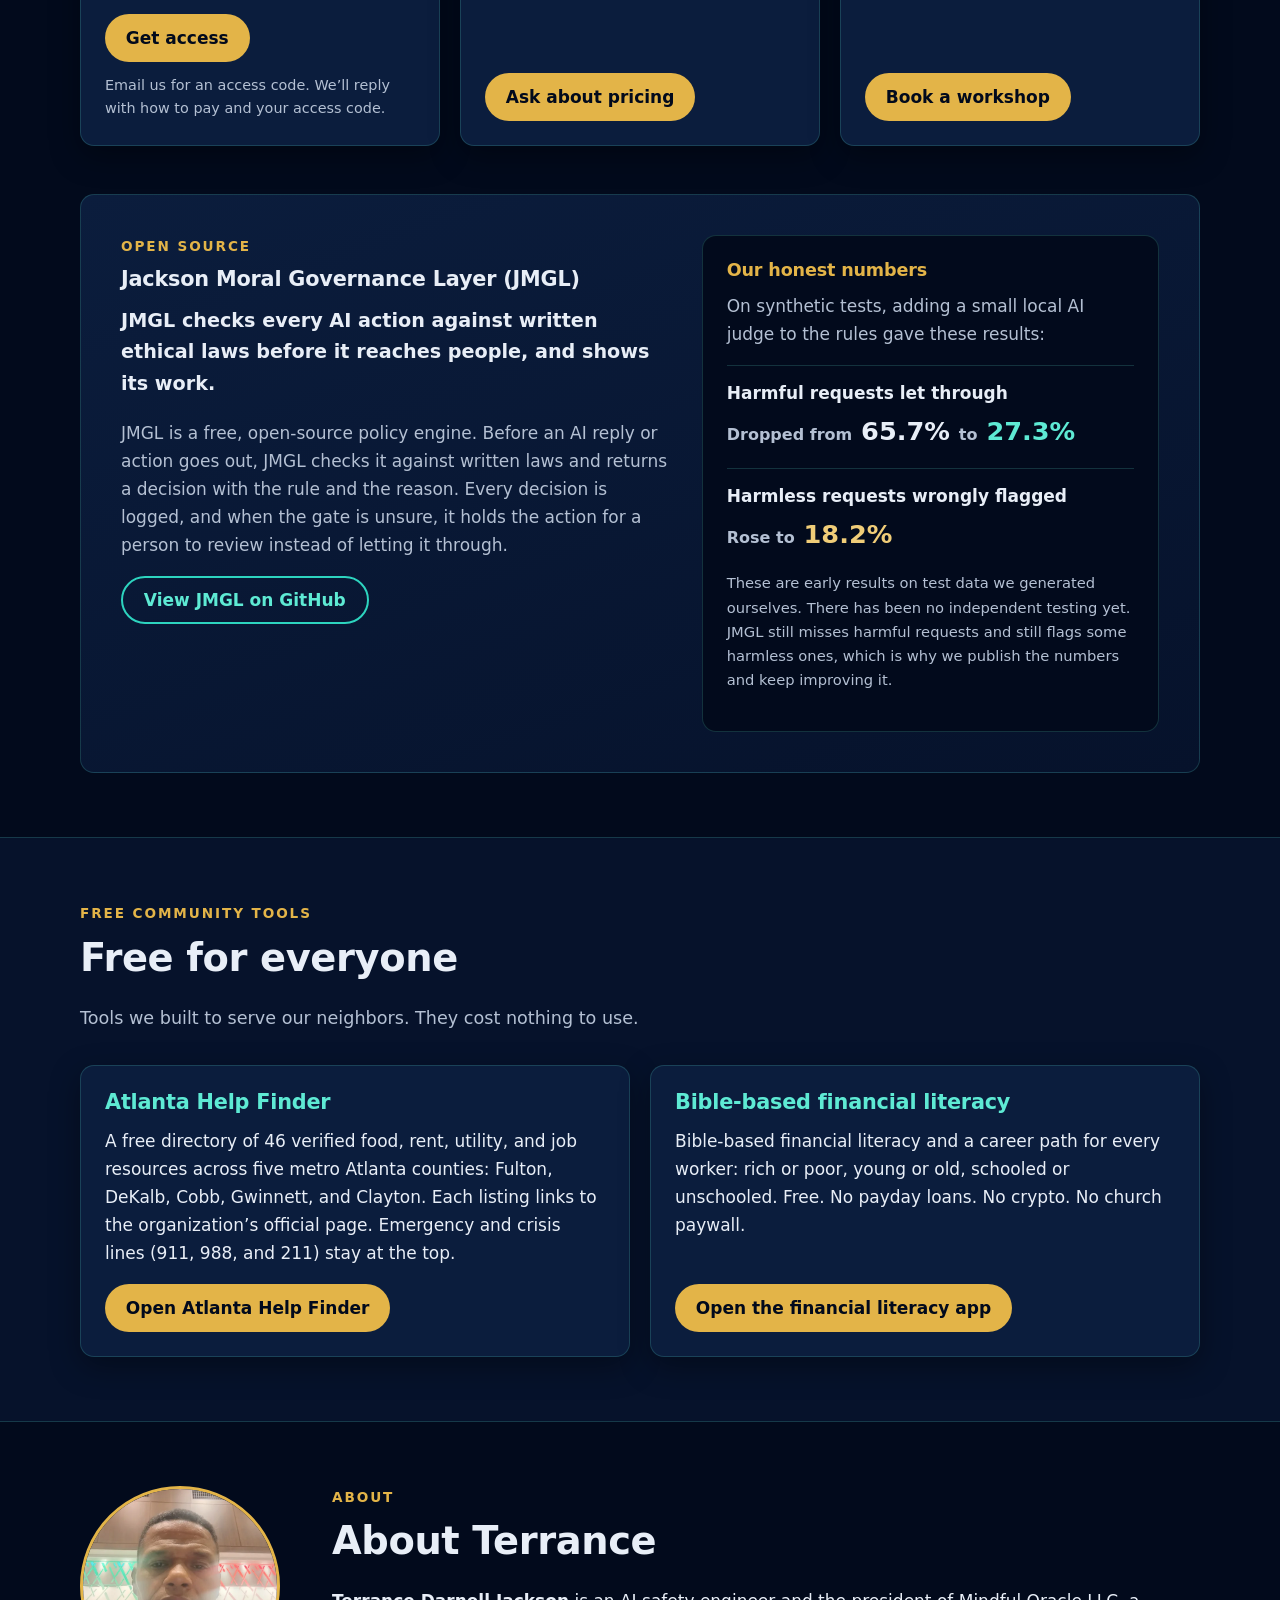
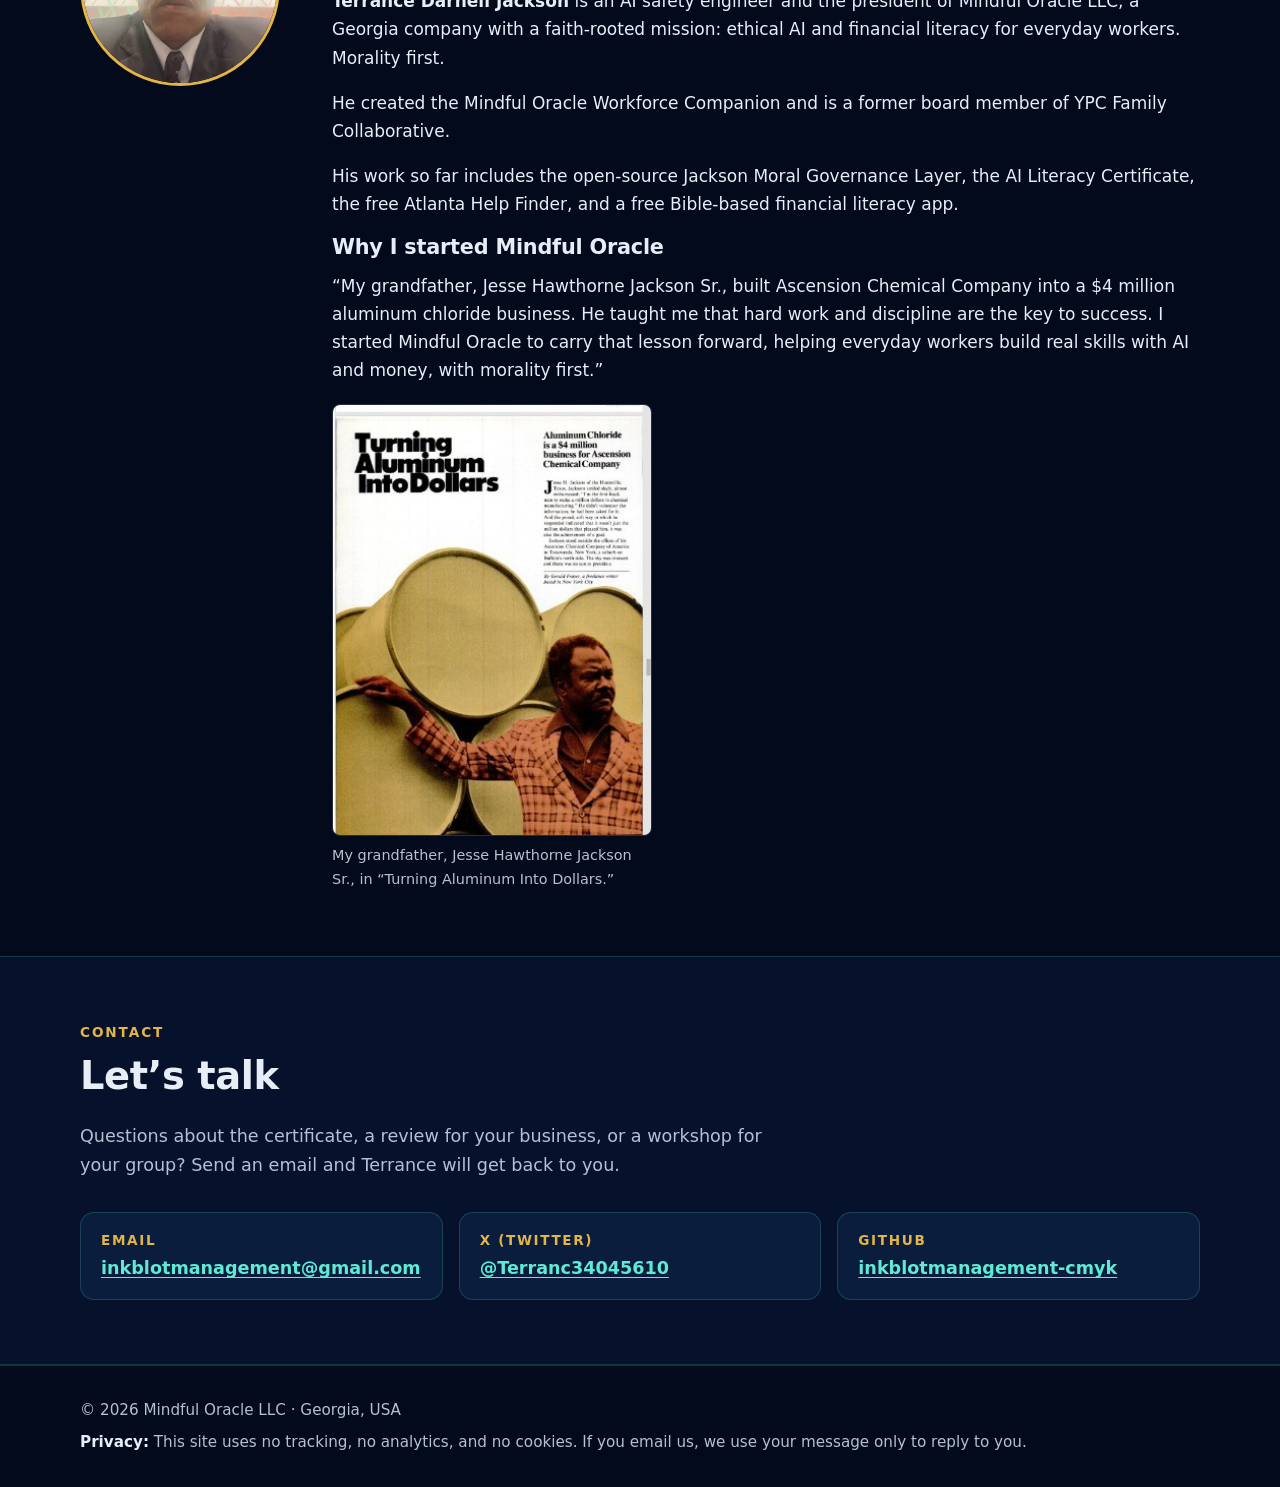
==== commit 09f31097: "Add founder story and grandfather's article to About" ====
--- a/index.html
+++ b/index.html
@@ -209,9 +209,12 @@
           <p><strong>Terrance Darnell Jackson</strong> is an AI safety engineer and the president of Mindful Oracle LLC, a Georgia company with a faith-rooted mission: ethical AI and financial literacy for everyday workers. Morality first.</p>
           <p>He created the Mindful Oracle Workforce Companion and is a former board member of YPC Family Collaborative.</p>
           <p>His work so far includes the open-source Jackson Moral Governance Layer, the AI Literacy Certificate, the free Atlanta Help Finder, and a free Bible-based financial literacy app.</p>
-          <!-- TODO (Terrance): replace this paragraph with a few sentences in your own words:
-               why you started Mindful Oracle, what you believe, and who you want to serve. -->
-          <p class="todo-note"><strong>Coming soon:</strong> a few words from Terrance about why he started Mindful Oracle.</p>
+          <h3>Why I started Mindful Oracle</h3>
+          <p>&ldquo;My grandfather, Jesse Hawthorne Jackson Sr., built Ascension Chemical Company into a $4 million aluminum chloride business. He taught me that hard work and discipline are the key to success. I started Mindful Oracle to carry that lesson forward, helping everyday workers build real skills with AI and money, with morality first.&rdquo;</p>
+          <figure class="legacy">
+            <img src="assets/grandfather-article.jpg" width="313" height="423" alt="Magazine article titled Turning Aluminum Into Dollars, showing Jesse Hawthorne Jackson Sr. standing beside large drums at Ascension Chemical Company" loading="lazy">
+            <figcaption>My grandfather, Jesse Hawthorne Jackson Sr., in &ldquo;Turning Aluminum Into Dollars.&rdquo;</figcaption>
+          </figure>
         </div>
       </div>
     </section>
--- a/styles.css
+++ b/styles.css
@@ -200,3 +200,7 @@
 .footer-inner { display: grid; gap: 0.4rem; }
 .footer-inner p { margin: 0; }
 .privacy strong { color: var(--text); }
+
+.legacy { margin: 1.25rem 0 0; max-width: 320px; }
+.legacy img { width: 100%; height: auto; border-radius: 8px; border: 1px solid rgba(255,255,255,.15); }
+.legacy figcaption { font-size: .9rem; opacity: .8; margin-top: .5rem; }
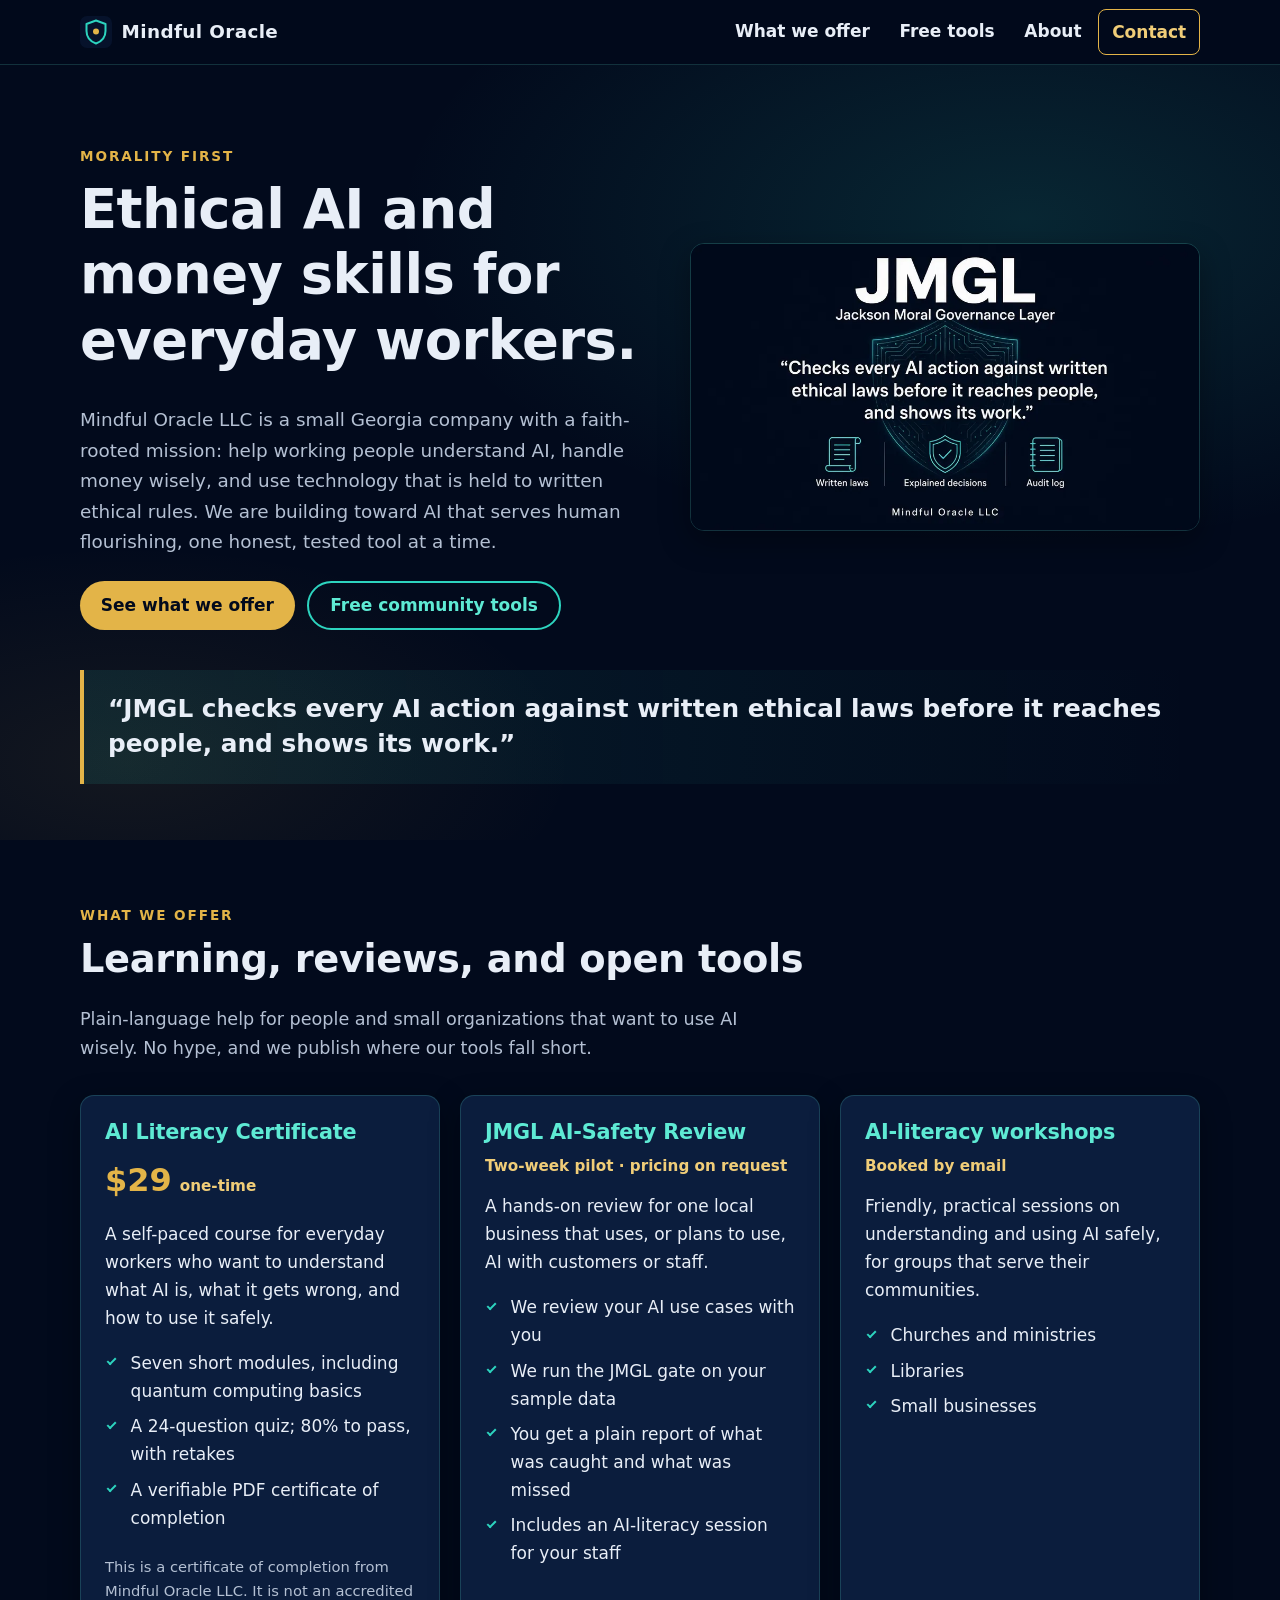
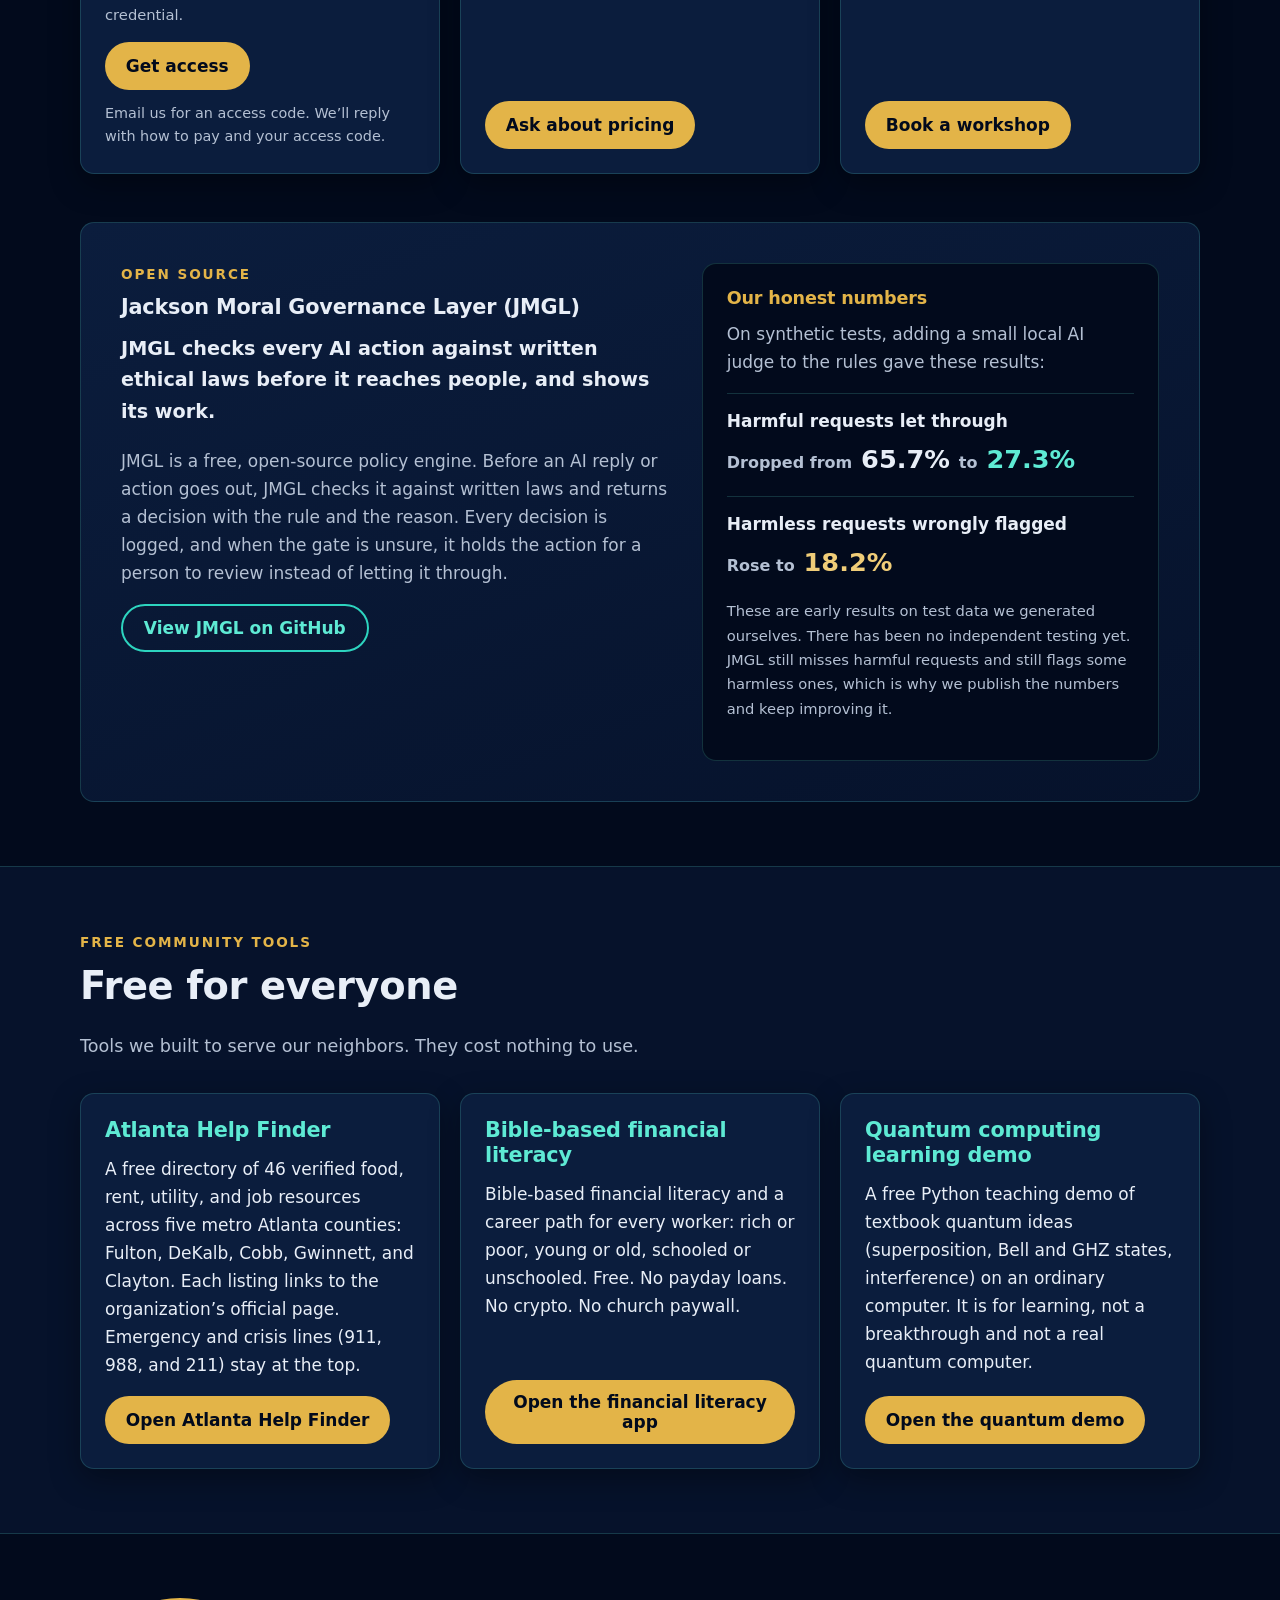
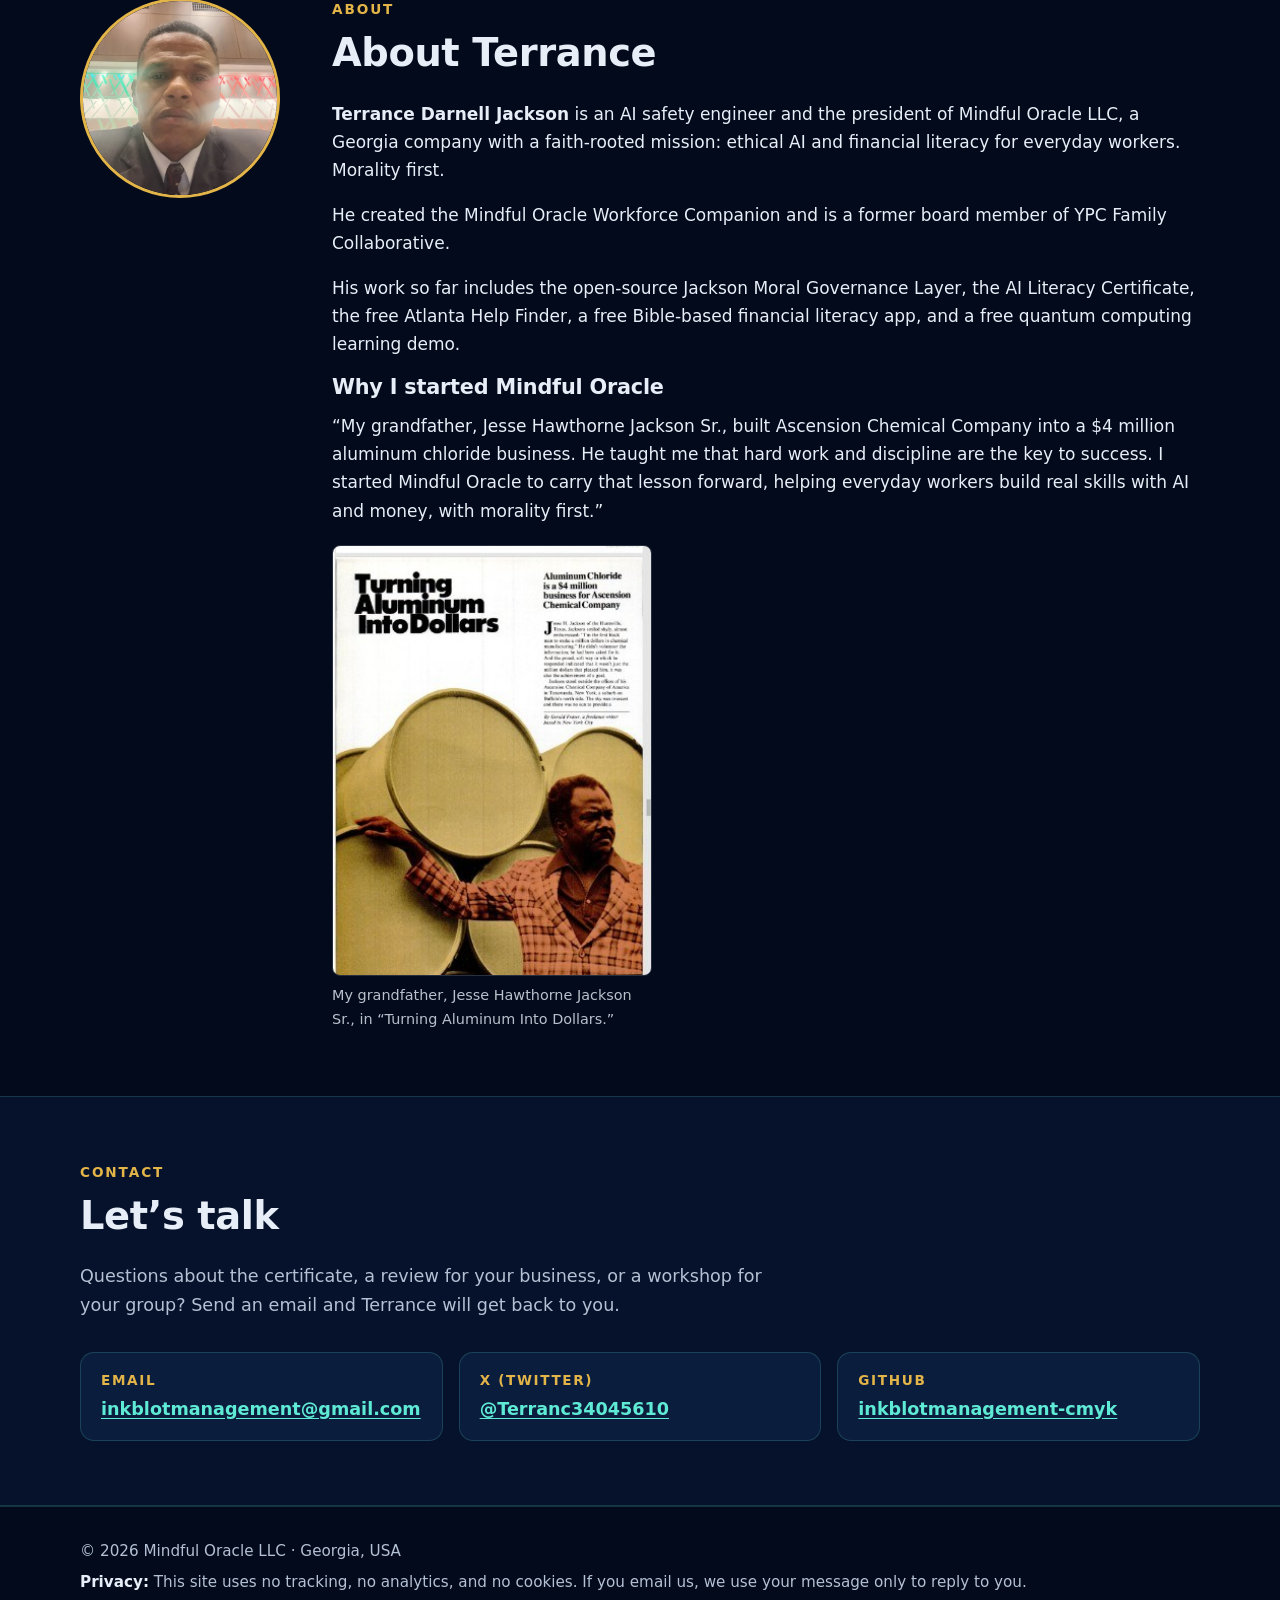
==== commit 07fbff50: "Update certificate copy for Module 7 and add quantum demo Keep the public site aligned with the seve" ====
--- a/index.html
+++ b/index.html
@@ -106,8 +106,8 @@
             </div>
             <p>A self-paced course for everyday workers who want to understand what AI is, what it gets wrong, and how to use it safely.</p>
             <ul class="checklist">
-              <li>Six short modules</li>
-              <li>A 20-question quiz; 80% to pass, with retakes</li>
+              <li>Seven short modules, including quantum computing basics</li>
+              <li>A 24-question quiz; 80% to pass, with retakes</li>
               <li>A verifiable PDF certificate of completion</li>
             </ul>
             <p class="fine-print">This is a certificate of completion from Mindful Oracle LLC. It is not an accredited credential.</p>
@@ -180,7 +180,7 @@
         <h2 id="community-title">Free for everyone</h2>
         <p class="section-intro">Tools we built to serve our neighbors. They cost nothing to use.</p>
 
-        <div class="cards cards-2">
+        <div class="cards">
           <article class="card" aria-labelledby="ahf-title">
             <h3 id="ahf-title">Atlanta Help Finder</h3>
             <p>A free directory of 46 verified food, rent, utility, and job resources across five metro Atlanta counties: Fulton, DeKalb, Cobb, Gwinnett, and Clayton. Each listing links to the organization&rsquo;s official page. Emergency and crisis lines (911, 988, and 211) stay at the top.</p>
@@ -191,6 +191,12 @@
             <h3 id="bible-title">Bible-based financial literacy</h3>
             <p>Bible-based financial literacy and a career path for every worker: rich or poor, young or old, schooled or unschooled. Free. No payday loans. No crypto. No church paywall.</p>
             <a class="btn btn-gold" href="https://acre-forest-finch-fleet.grok.me">Open the financial literacy app</a>
+          </article>
+
+          <article class="card" aria-labelledby="quantum-title">
+            <h3 id="quantum-title">Quantum computing learning demo</h3>
+            <p>A free Python teaching demo of textbook quantum ideas (superposition, Bell and GHZ states, interference) on an ordinary computer. It is for learning, not a breakthrough and not a real quantum computer.</p>
+            <a class="btn btn-gold" href="https://github.com/inkblotmanagement-cmyk/quantum-computing-demo">Open the quantum demo</a>
           </article>
         </div>
       </div>
@@ -208,7 +214,7 @@
           <h2 id="about-title">About Terrance</h2>
           <p><strong>Terrance Darnell Jackson</strong> is an AI safety engineer and the president of Mindful Oracle LLC, a Georgia company with a faith-rooted mission: ethical AI and financial literacy for everyday workers. Morality first.</p>
           <p>He created the Mindful Oracle Workforce Companion and is a former board member of YPC Family Collaborative.</p>
-          <p>His work so far includes the open-source Jackson Moral Governance Layer, the AI Literacy Certificate, the free Atlanta Help Finder, and a free Bible-based financial literacy app.</p>
+          <p>His work so far includes the open-source Jackson Moral Governance Layer, the AI Literacy Certificate, the free Atlanta Help Finder, a free Bible-based financial literacy app, and a free quantum computing learning demo.</p>
           <h3>Why I started Mindful Oracle</h3>
           <p>&ldquo;My grandfather, Jesse Hawthorne Jackson Sr., built Ascension Chemical Company into a $4 million aluminum chloride business. He taught me that hard work and discipline are the key to success. I started Mindful Oracle to carry that lesson forward, helping everyday workers build real skills with AI and money, with morality first.&rdquo;</p>
           <figure class="legacy">
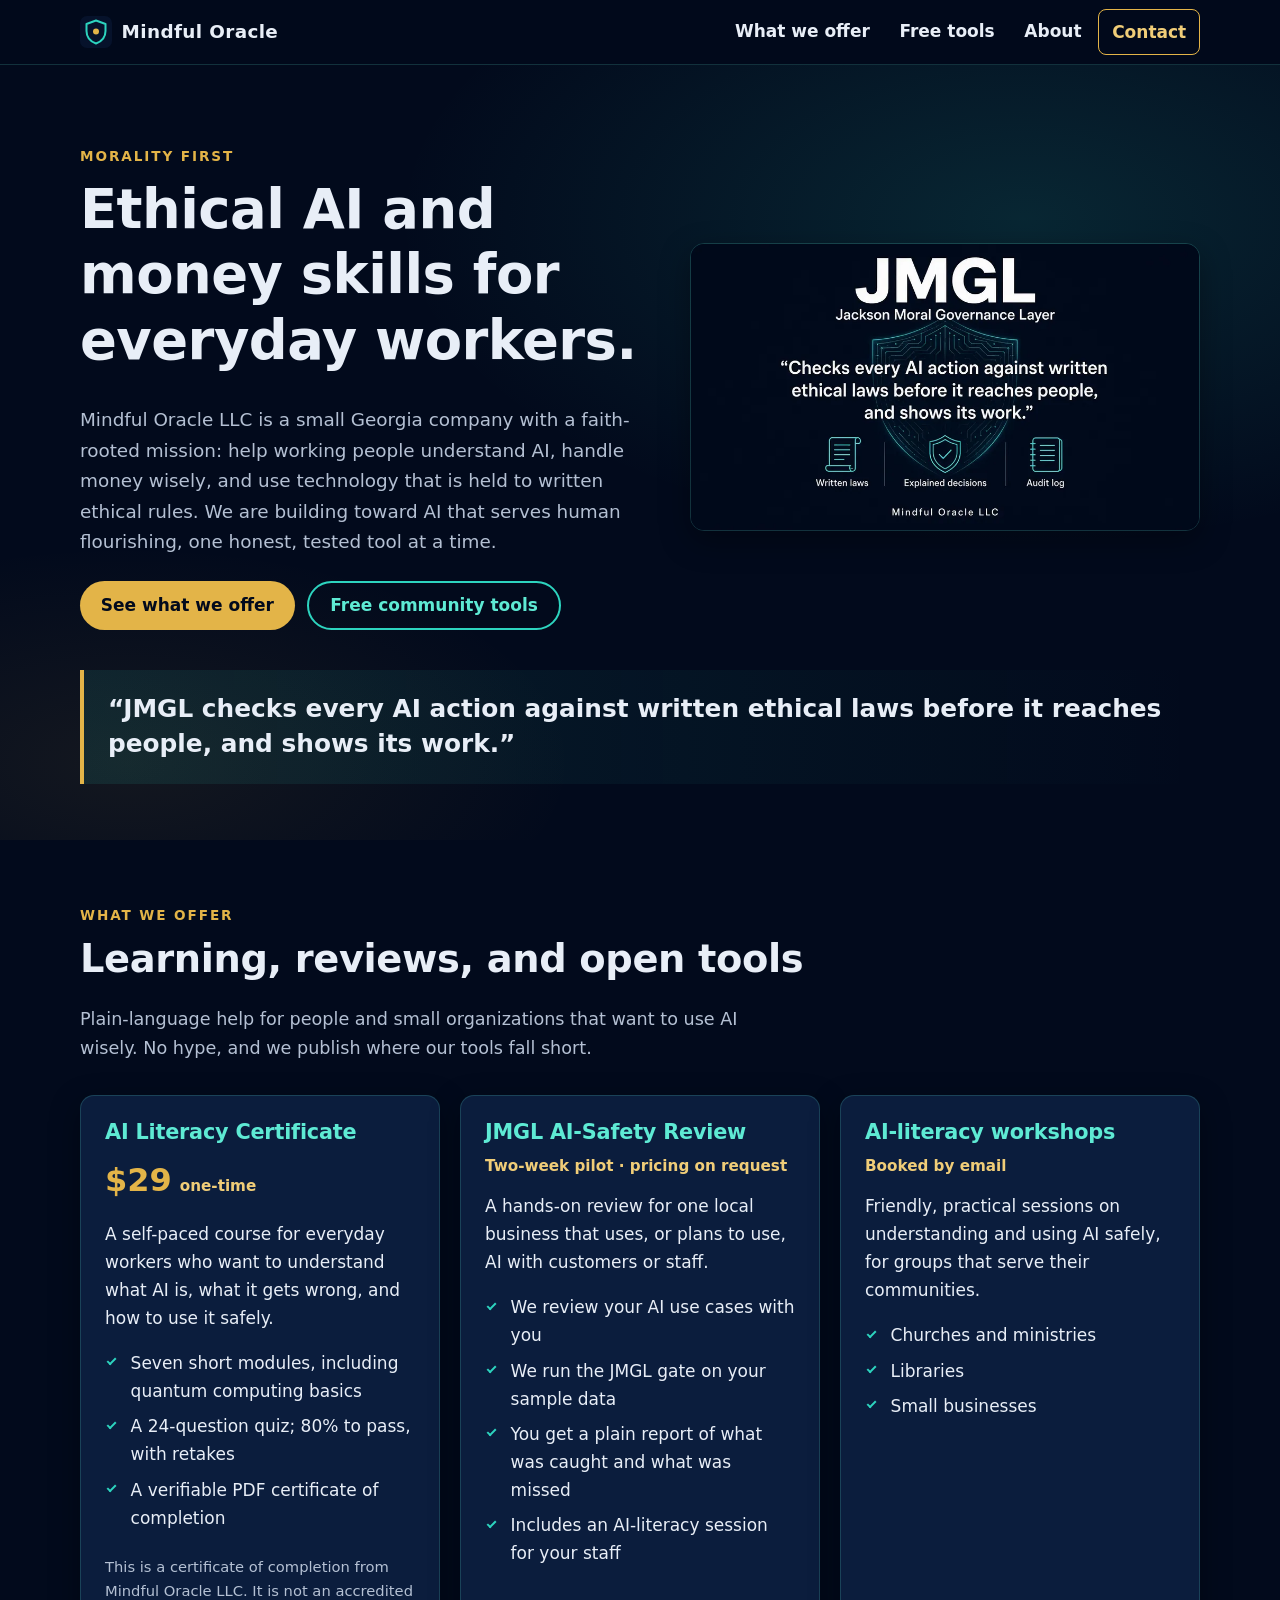
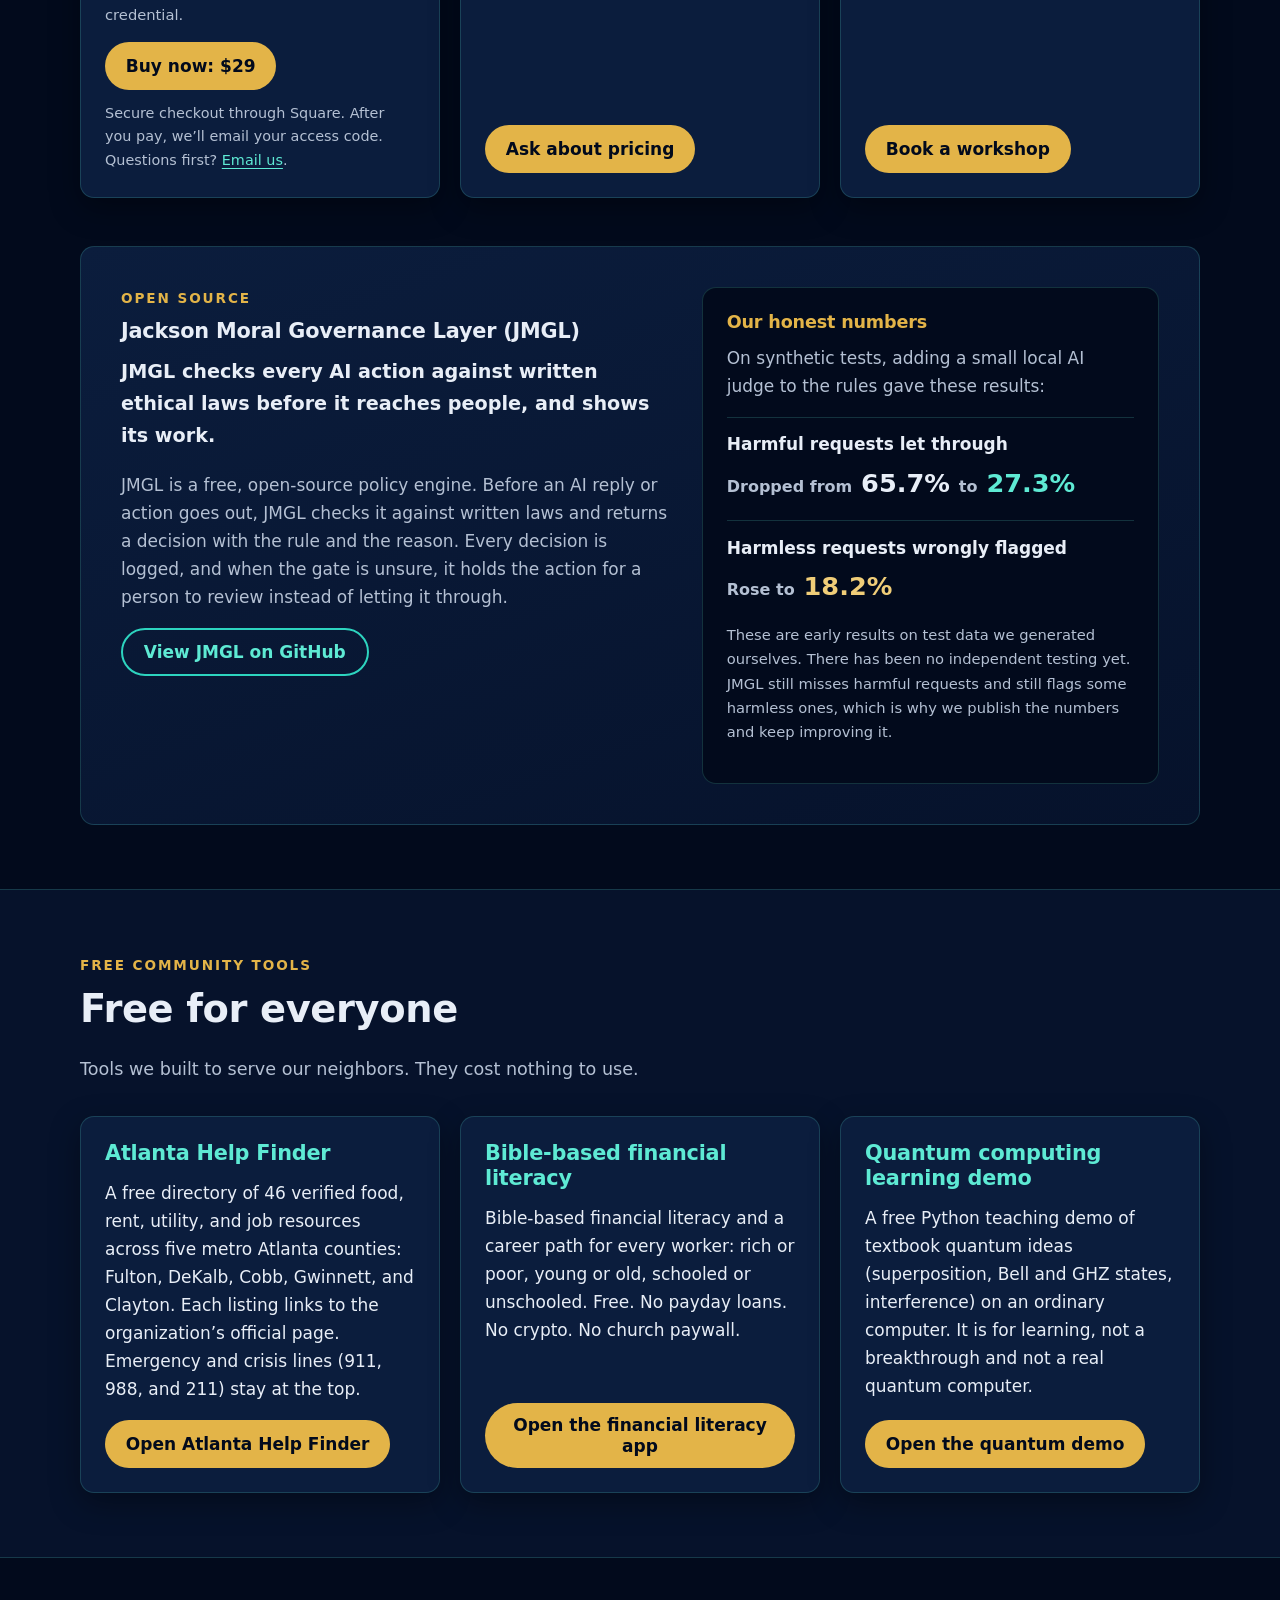
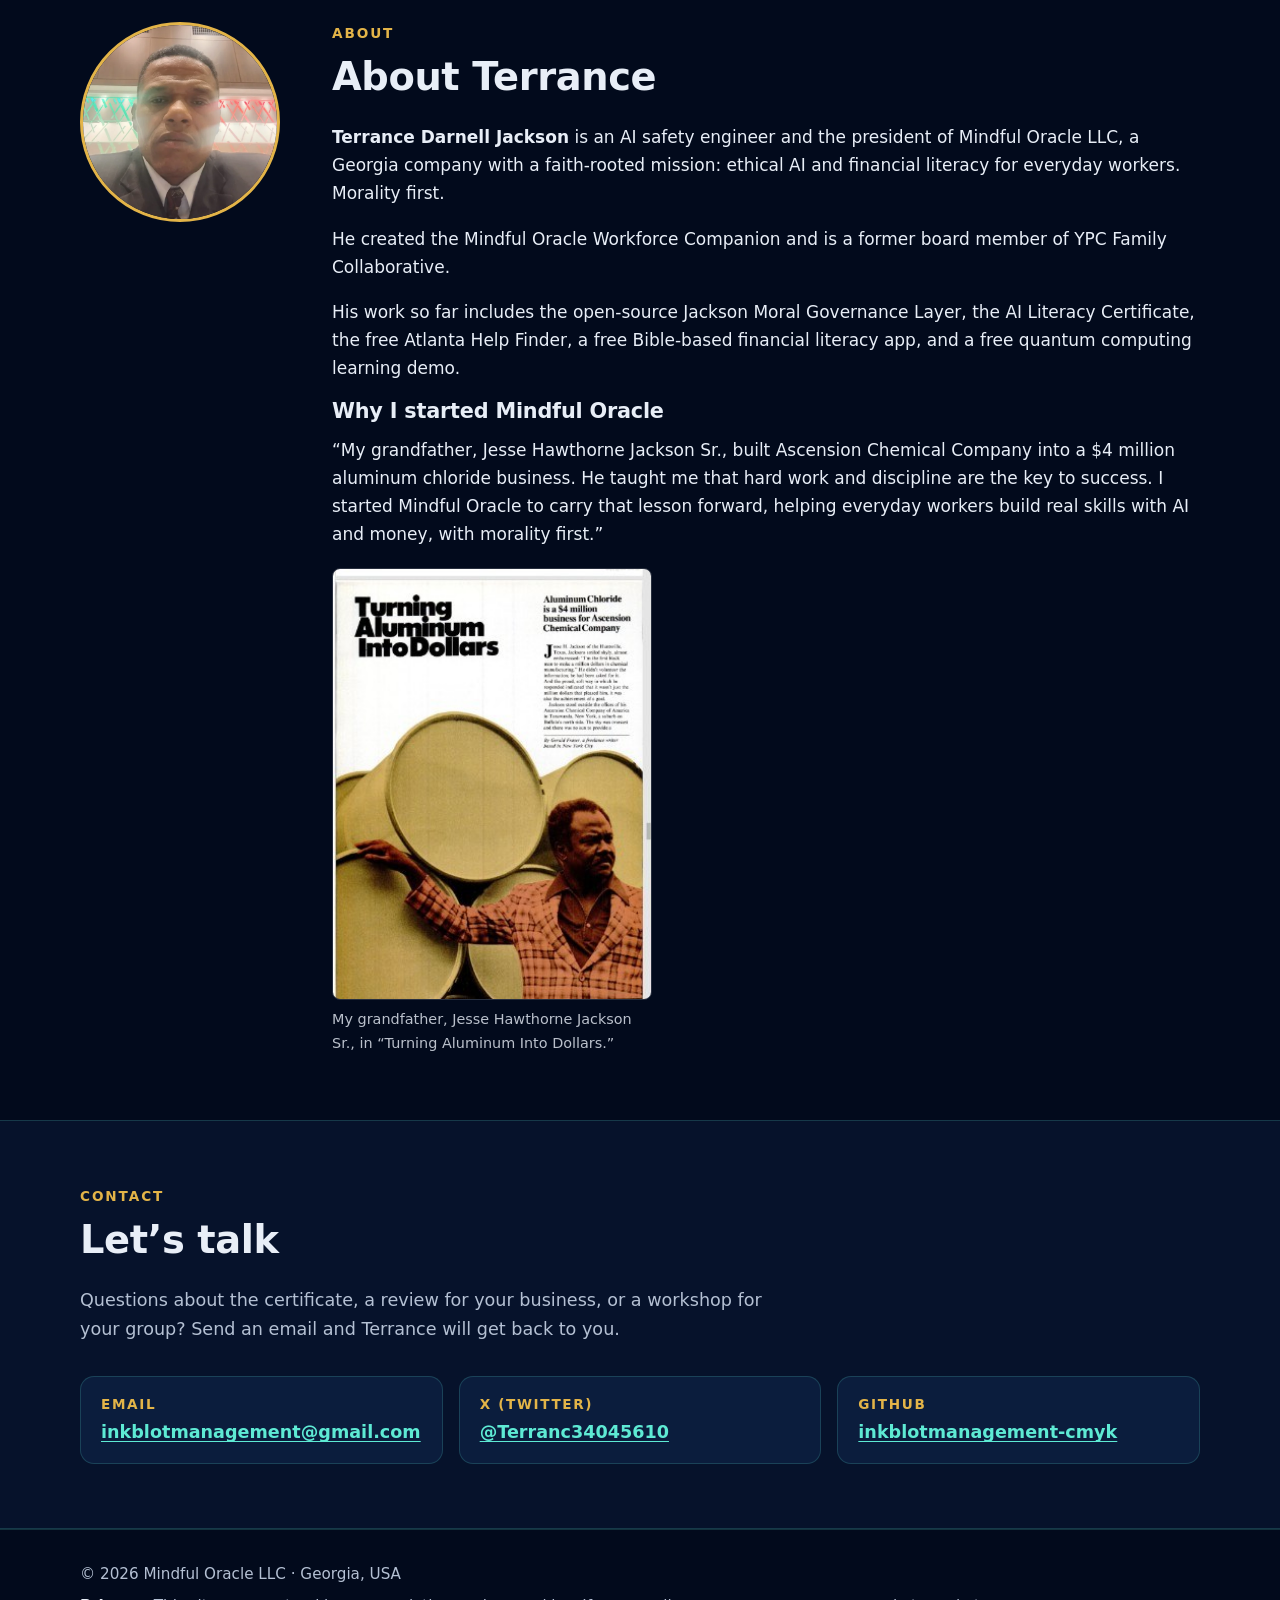
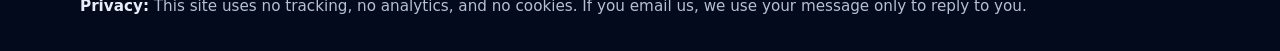
==== commit 13fd03a7: "Add Square Buy now button for the AI Literacy Certificate" ====
--- a/index.html
+++ b/index.html
@@ -111,8 +111,8 @@
               <li>A verifiable PDF certificate of completion</li>
             </ul>
             <p class="fine-print">This is a certificate of completion from Mindful Oracle LLC. It is not an accredited credential.</p>
-            <a class="btn btn-gold" href="mailto:inkblotmanagement@gmail.com?subject=AI%20Literacy%20Certificate%20access%20code&amp;body=Hi%20Terrance%2C%0A%0AI%27d%20like%20an%20access%20code%20for%20the%20%2429%20AI%20Literacy%20Certificate.%0A%0AName%3A%20%0A%0AThank%20you!">Get access</a>
-            <p class="card-note">Email us for an access code. We&rsquo;ll reply with how to pay and your access code.</p>
+            <a class="btn btn-gold" href="https://square.link/u/mURpm7bV" target="_blank" rel="noopener">Buy now: $29</a>
+            <p class="card-note">Secure checkout through Square. After you pay, we&rsquo;ll email your access code. Questions first? <a href="mailto:inkblotmanagement@gmail.com?subject=AI%20Literacy%20Certificate%20question">Email us</a>.</p>
           </article>
 
           <article class="card" aria-labelledby="review-title">
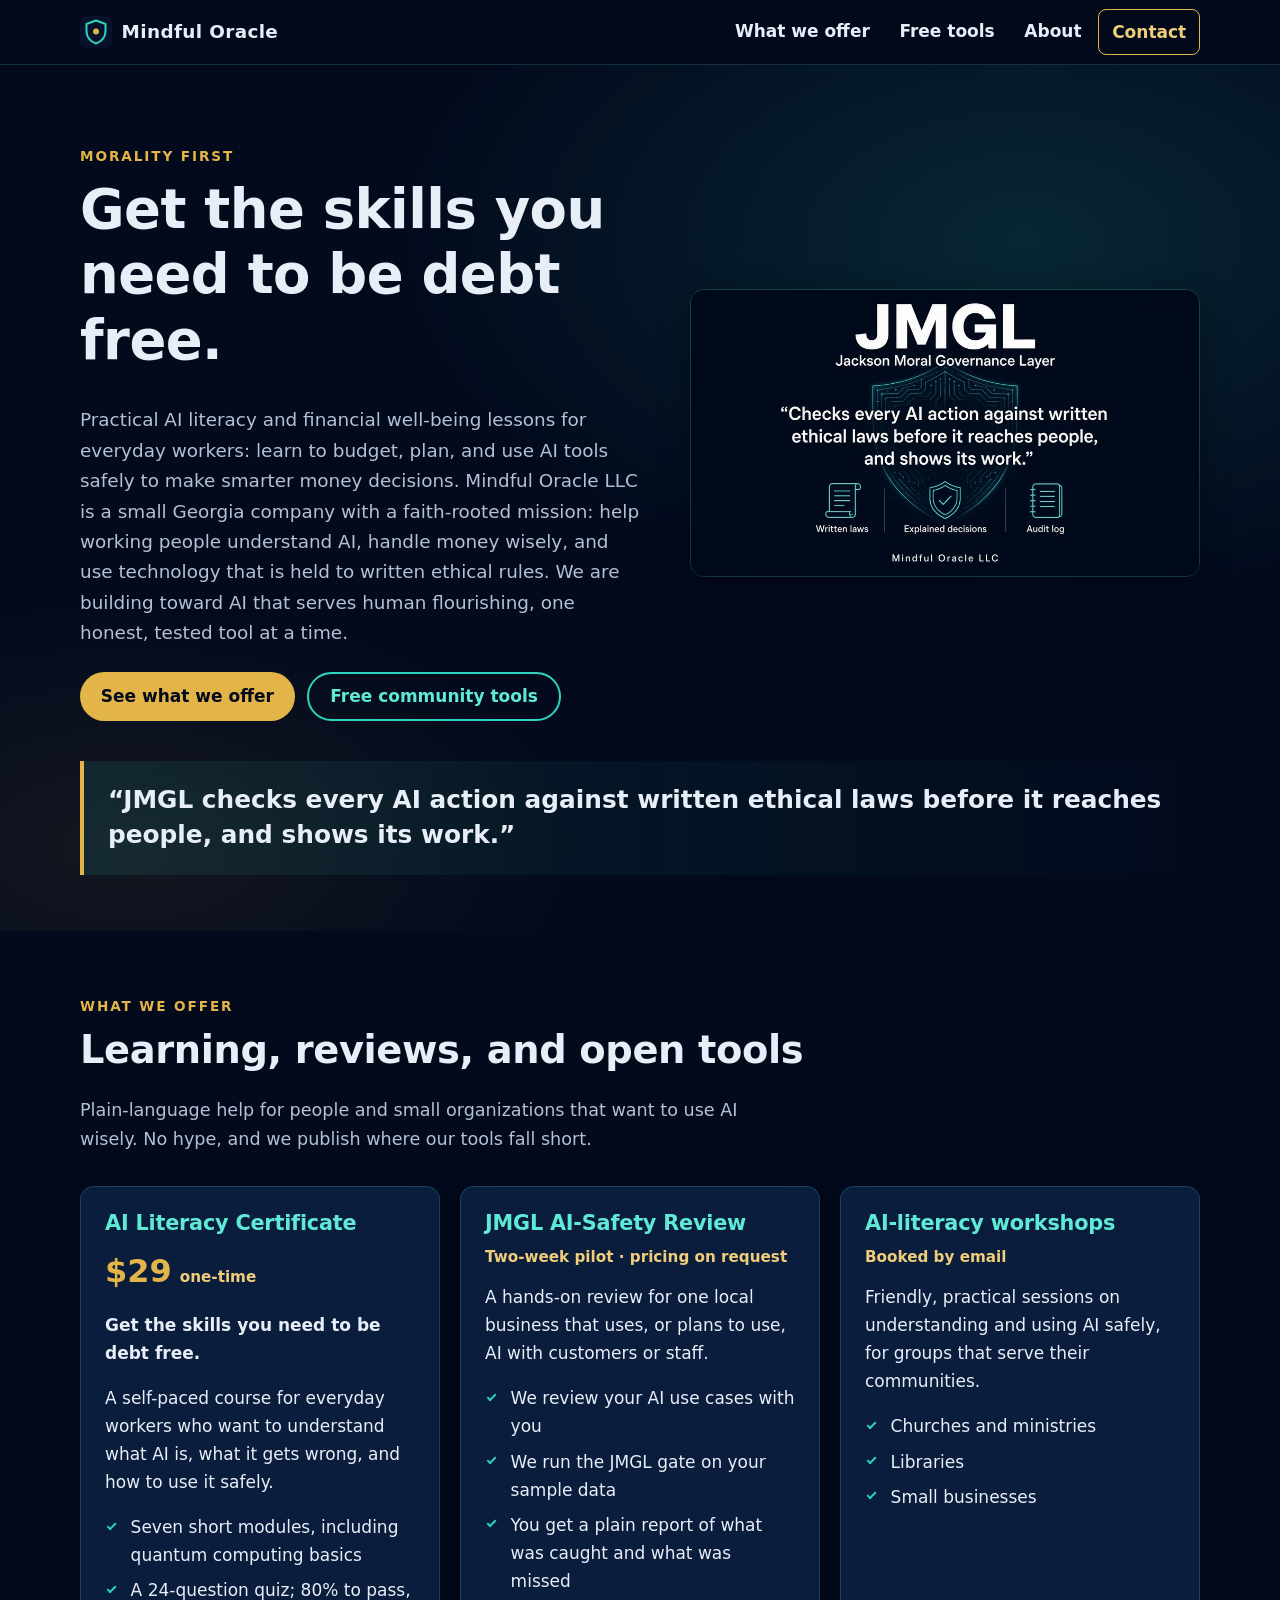
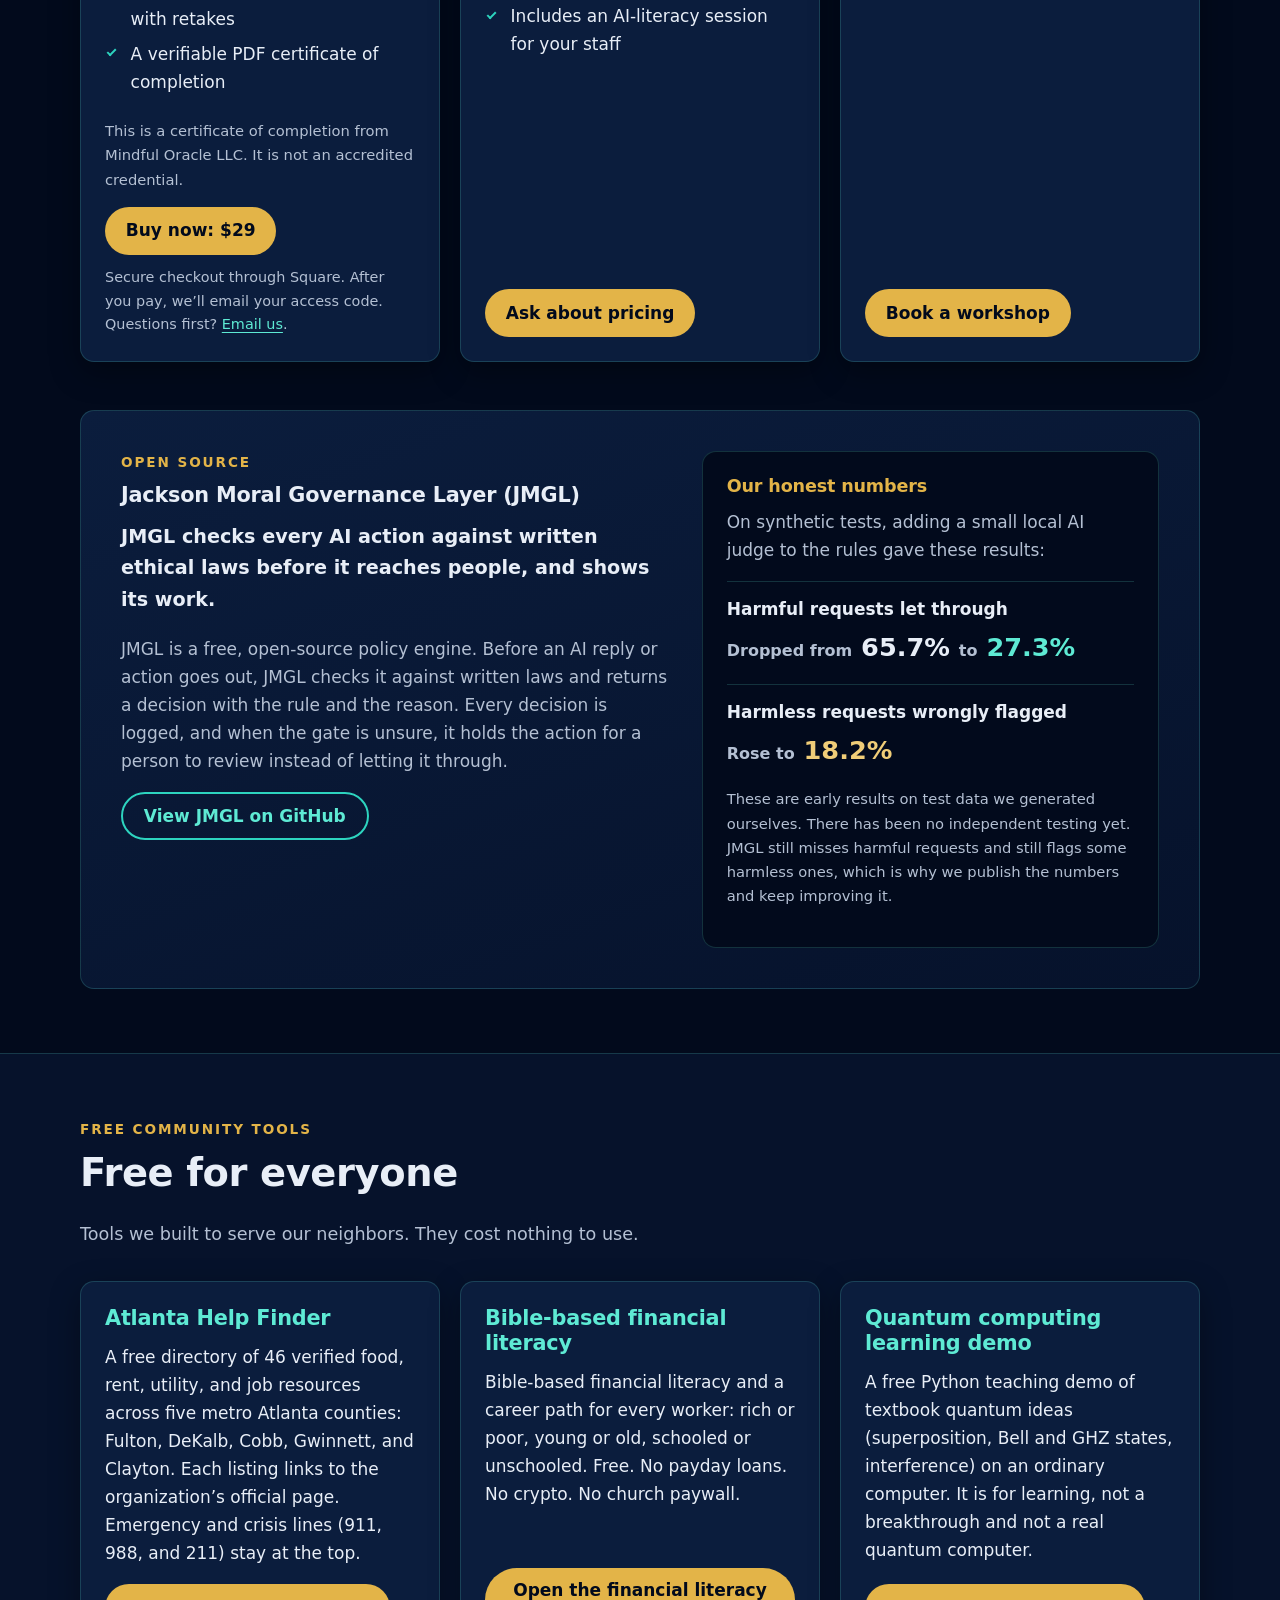
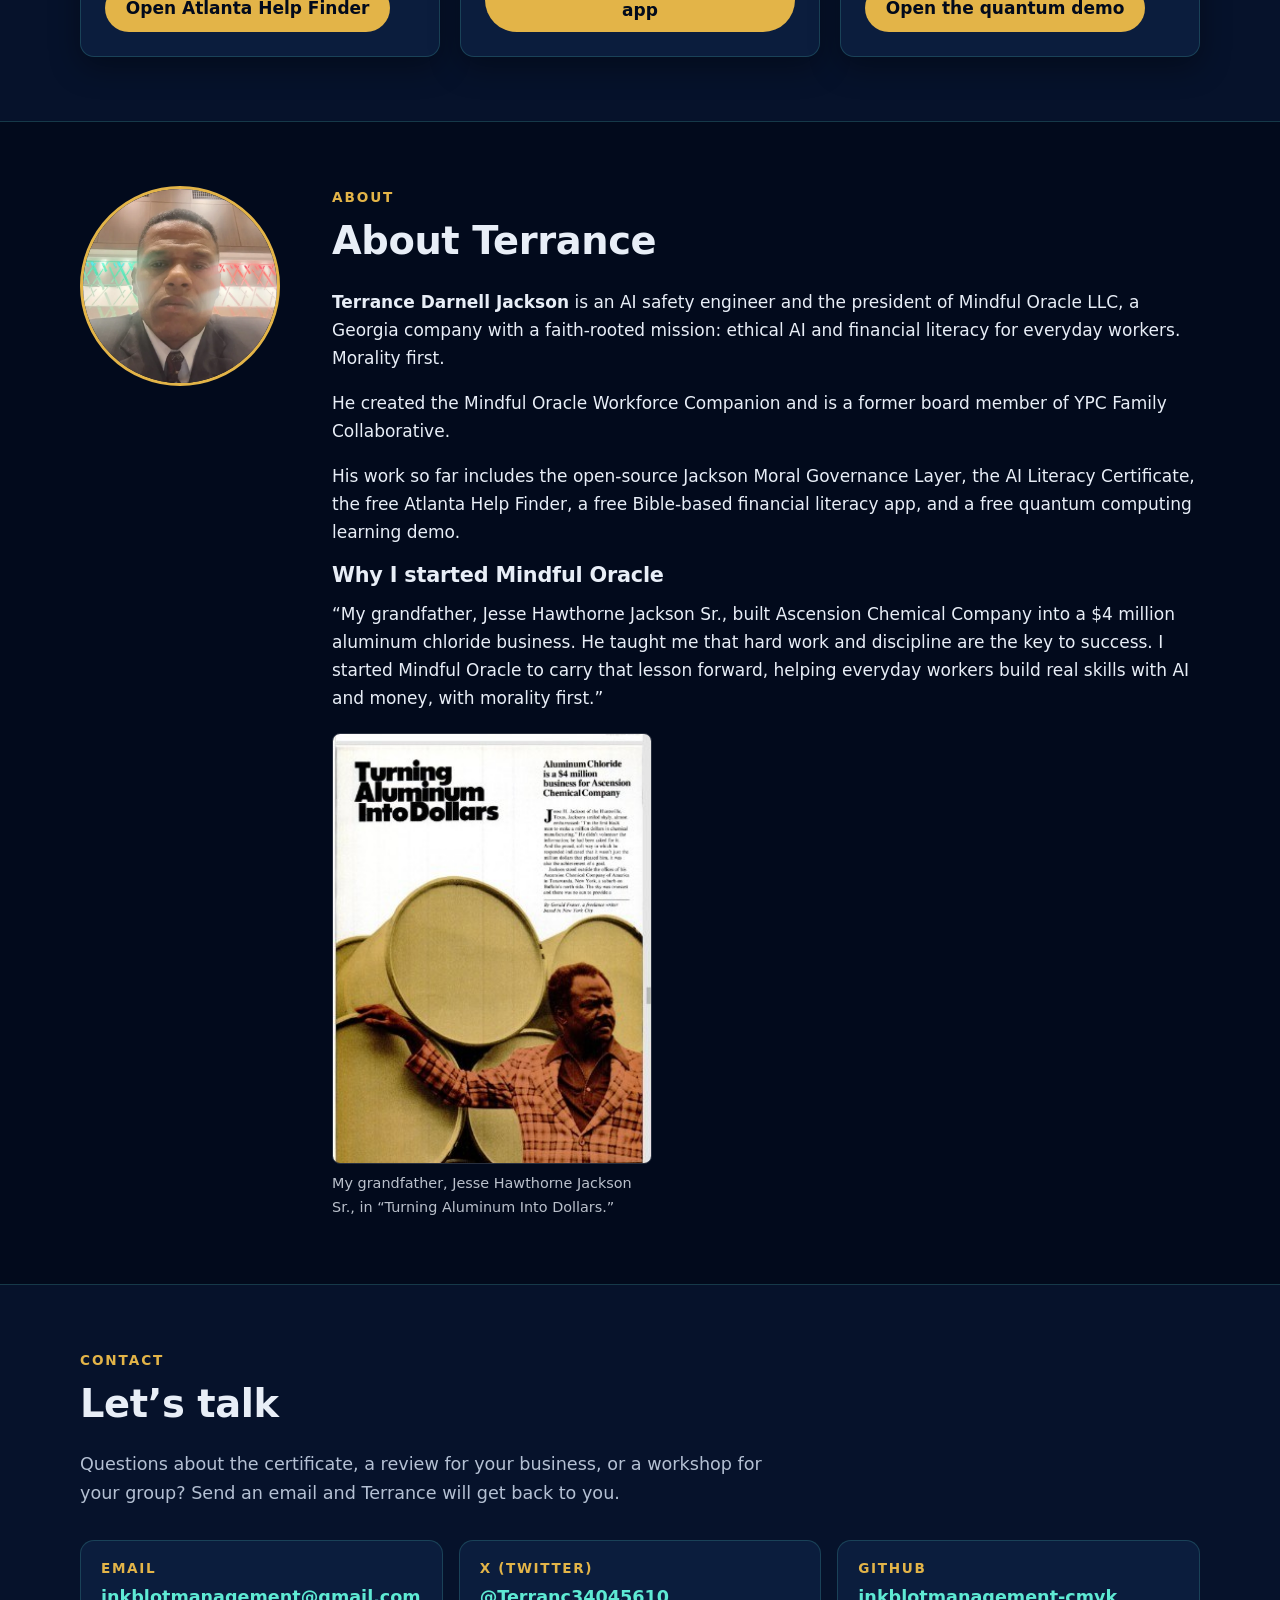
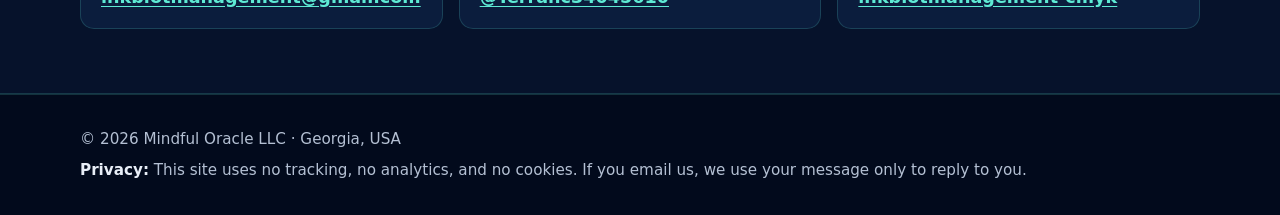
==== commit b5bc905e: "Use 'Get the skills you need to be debt free' as hero headline and certificate tagline" ====
--- a/index.html
+++ b/index.html
@@ -70,8 +70,8 @@
       <div class="container hero-grid">
         <div class="hero-copy">
           <p class="eyebrow">Morality first</p>
-          <h1 id="hero-title">Ethical AI and money skills for everyday workers.</h1>
-          <p class="lede">Mindful Oracle LLC is a small Georgia company with a faith-rooted mission: help working people understand AI, handle money wisely, and use technology that is held to written ethical rules. We are building toward AI that serves human flourishing, one honest, tested tool at a time.</p>
+          <h1 id="hero-title">Get the skills you need to be debt free.</h1>
+          <p class="lede">Practical AI literacy and financial well-being lessons for everyday workers: learn to budget, plan, and use AI tools safely to make smarter money decisions. Mindful Oracle LLC is a small Georgia company with a faith-rooted mission: help working people understand AI, handle money wisely, and use technology that is held to written ethical rules. We are building toward AI that serves human flourishing, one honest, tested tool at a time.</p>
           <div class="hero-actions">
             <a class="btn btn-gold" href="#offer">See what we offer</a>
             <a class="btn btn-ghost" href="#community">Free community tools</a>
@@ -104,6 +104,7 @@
               <h3 id="cert-title">AI Literacy Certificate</h3>
               <p class="price"><span class="price-amount">$29</span> <span class="price-note">one-time</span></p>
             </div>
+            <p class="card-tagline"><strong>Get the skills you need to be debt free.</strong></p>
             <p>A self-paced course for everyday workers who want to understand what AI is, what it gets wrong, and how to use it safely.</p>
             <ul class="checklist">
               <li>Seven short modules, including quantum computing basics</li>
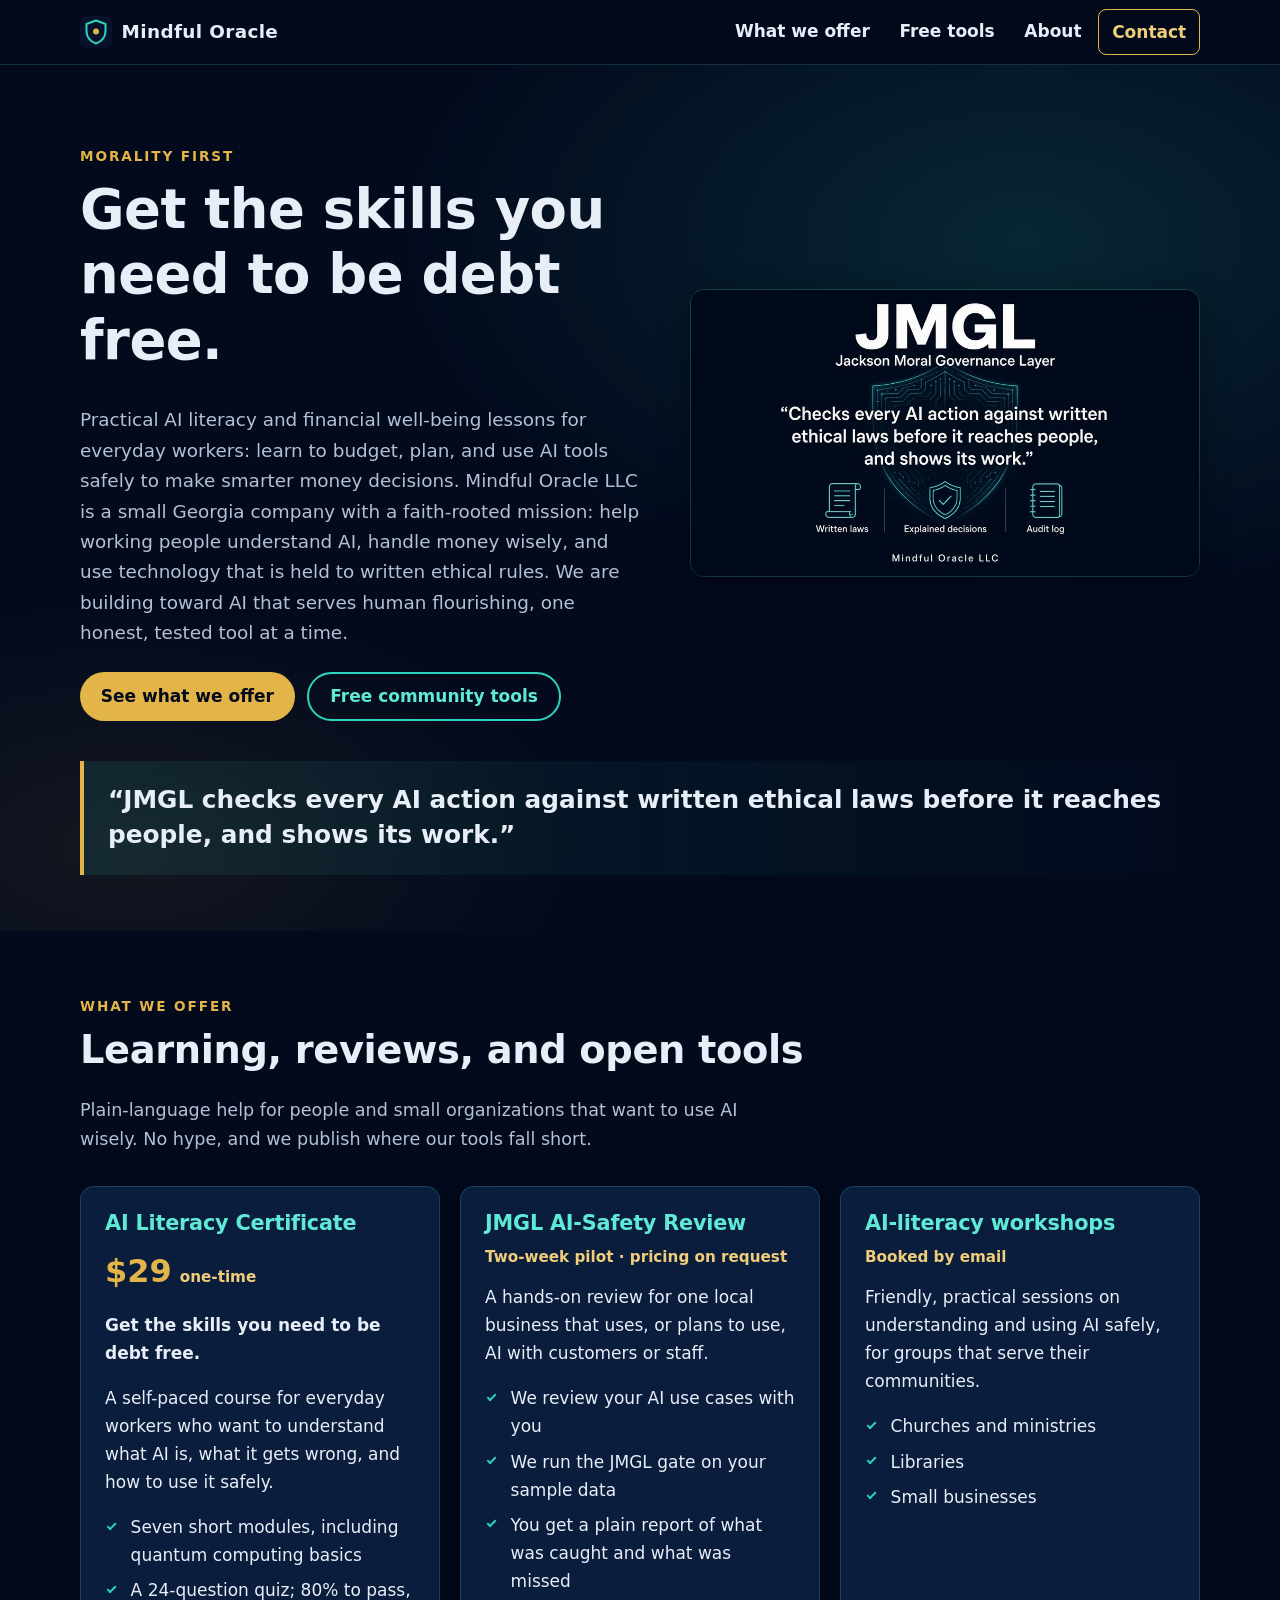
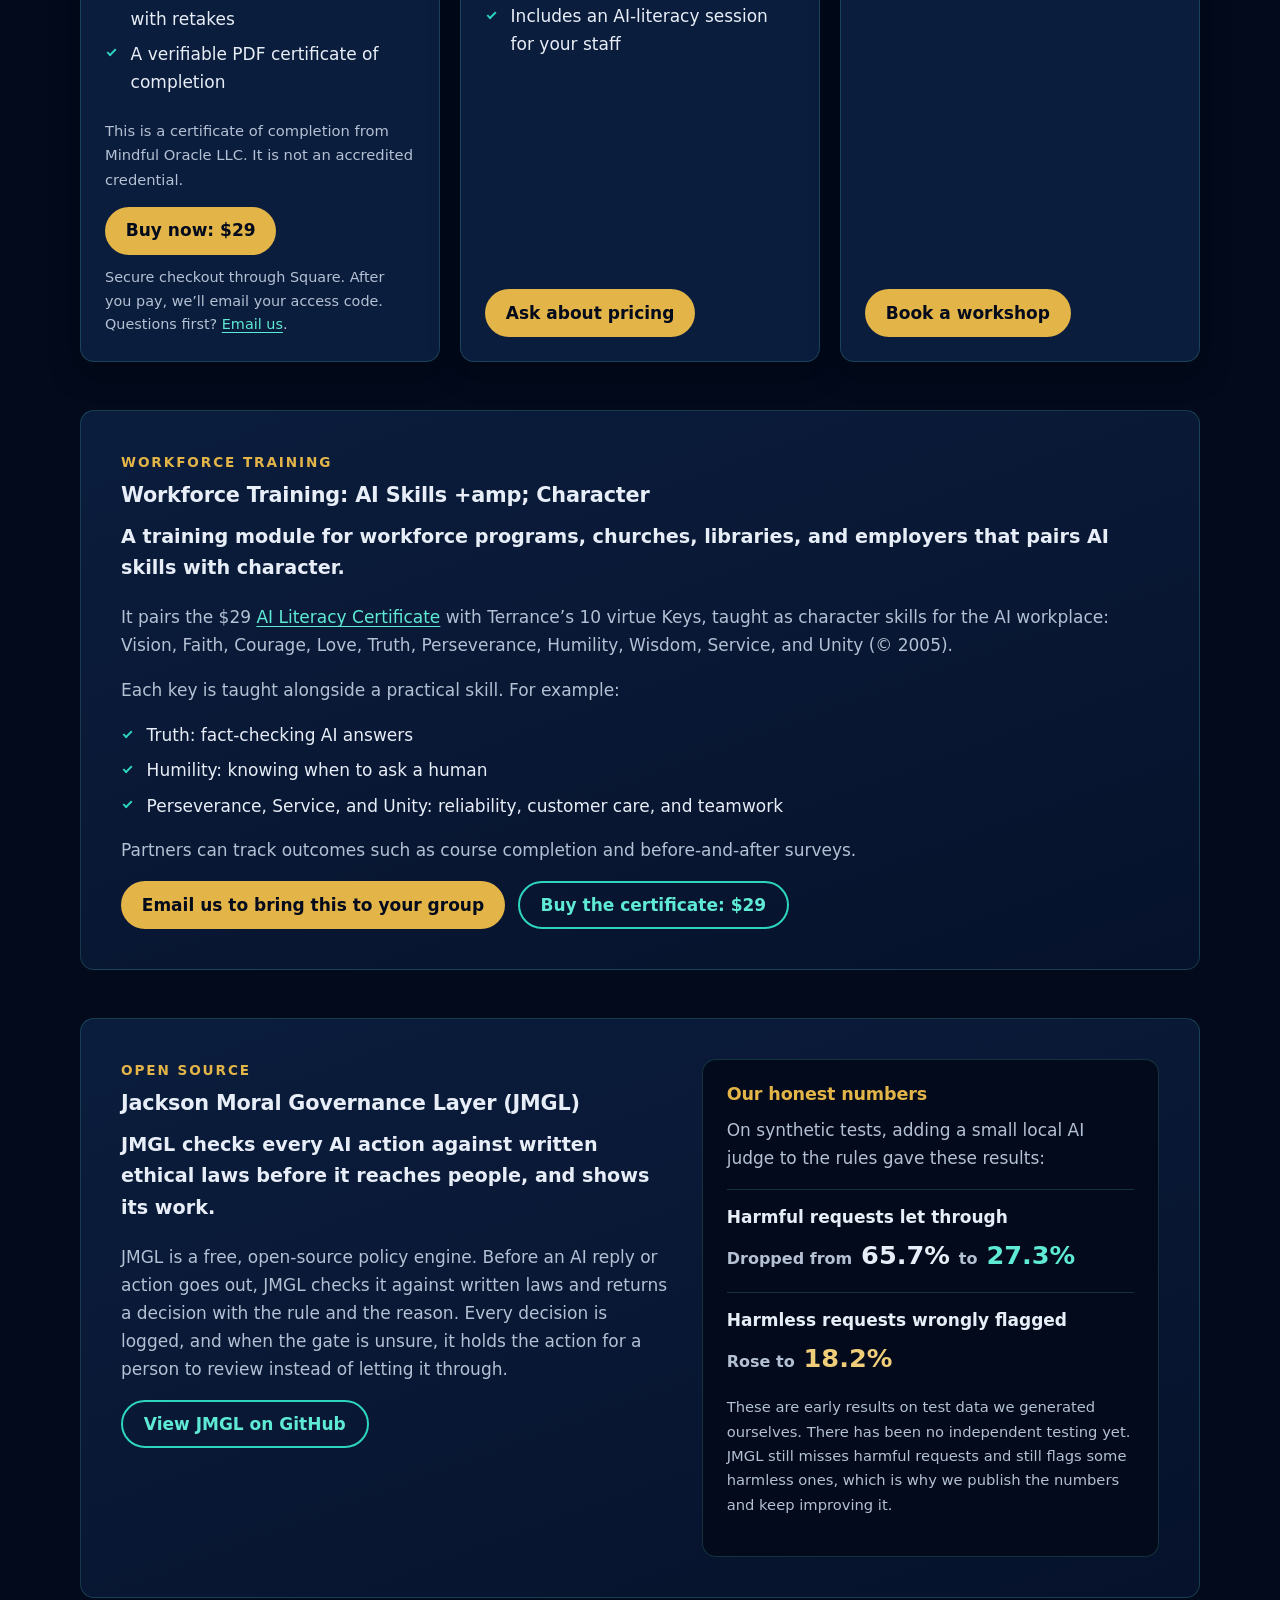
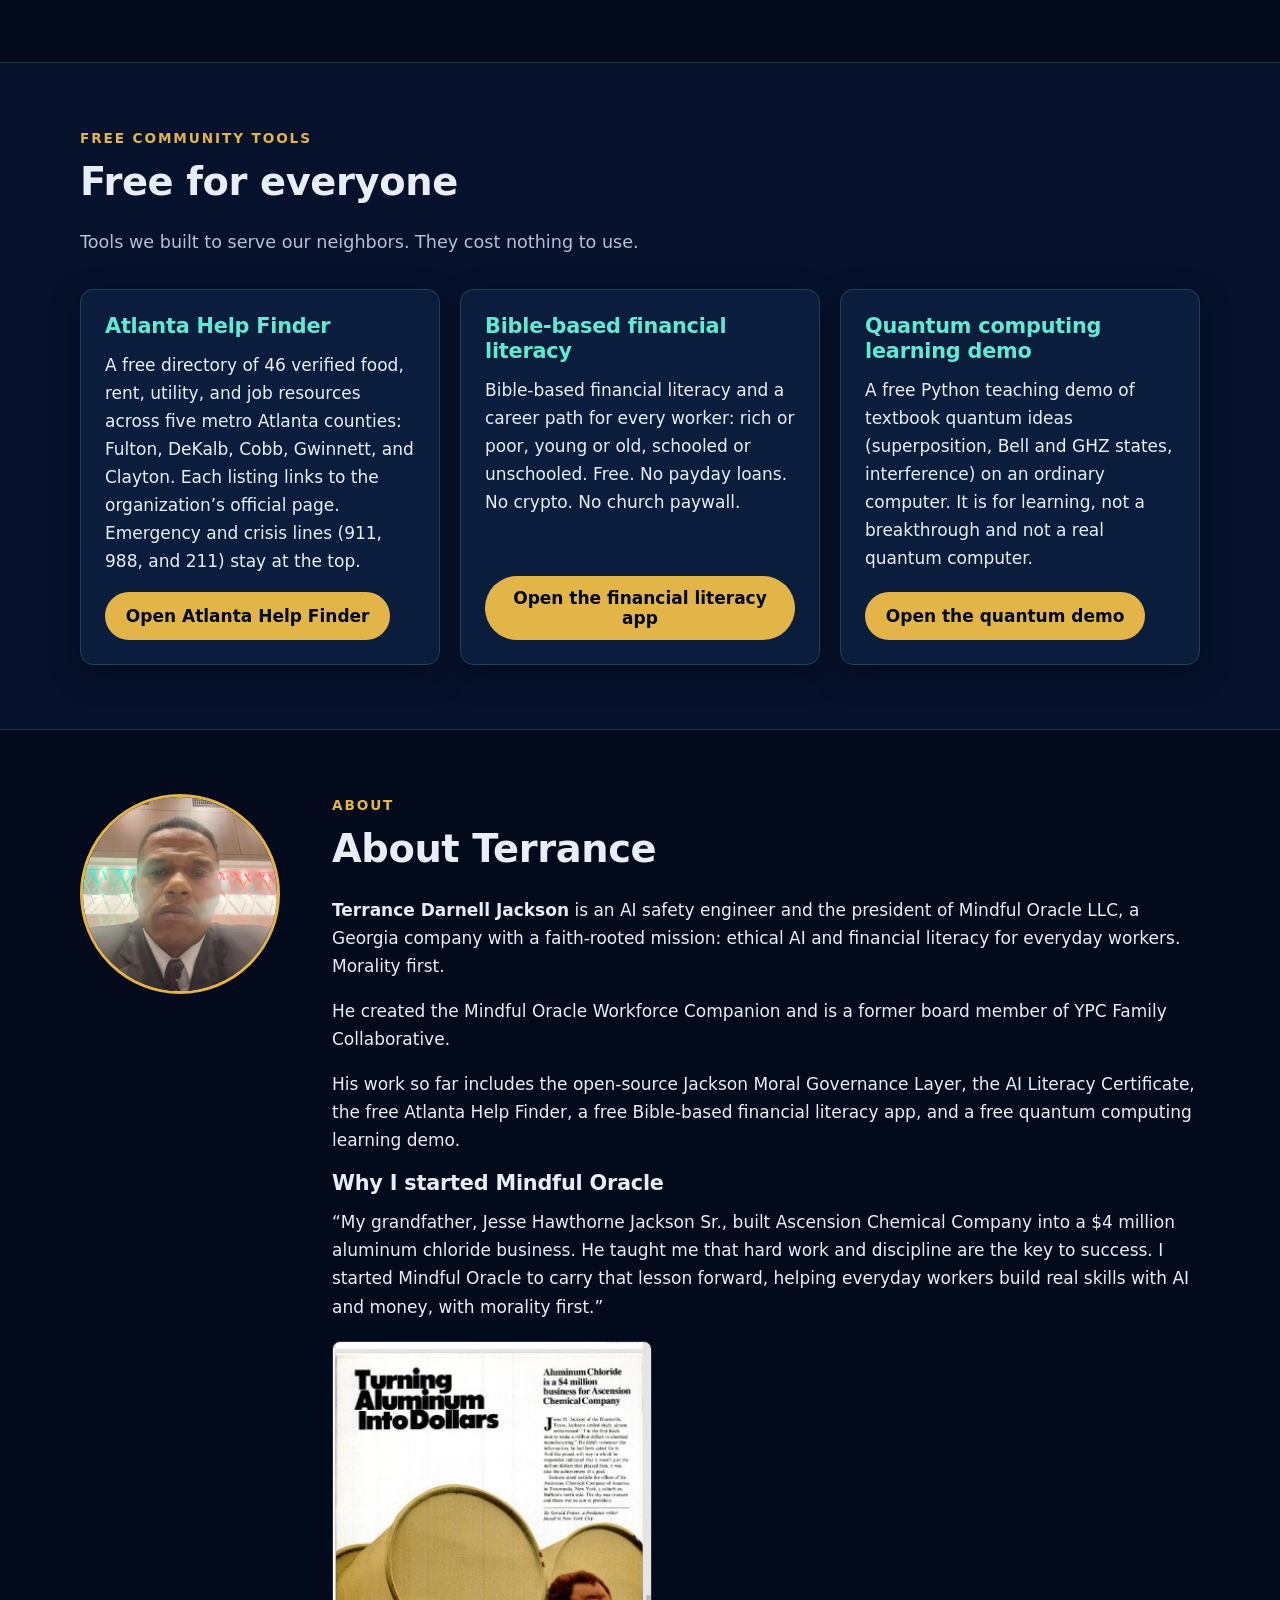
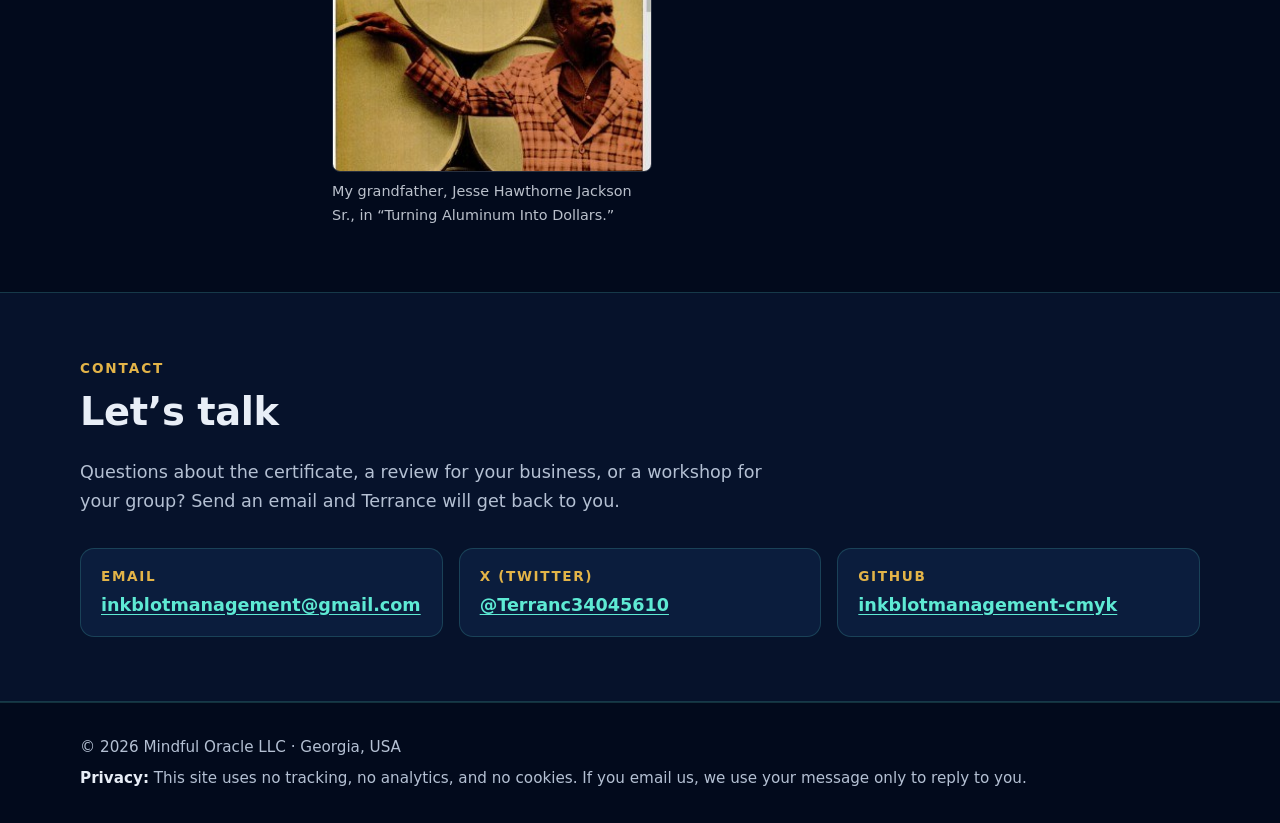
==== commit 24e798d9: "Add workforce training module section Introduce a short Workforce Training: AI Skills + Character bl" ====
--- a/index.html
+++ b/index.html
@@ -146,6 +146,27 @@
           </article>
         </div>
 
+        <!-- WORKFORCE TRAINING -->
+        <article class="feature feature-solo" id="workforce" aria-labelledby="workforce-title">
+          <div class="feature-copy">
+            <p class="eyebrow">Workforce training</p>
+            <h3 id="workforce-title">Workforce Training: AI Skills +amp; Character</h3>
+            <p class="feature-lede">A training module for workforce programs, churches, libraries, and employers that pairs AI skills with character.</p>
+            <p>It pairs the $29 <a href="#cert-title">AI Literacy Certificate</a> with Terrance&rsquo;s 10 virtue Keys, taught as character skills for the AI workplace: Vision, Faith, Courage, Love, Truth, Perseverance, Humility, Wisdom, Service, and Unity (&copy; 2005).</p>
+            <p>Each key is taught alongside a practical skill. For example:</p>
+            <ul class="checklist">
+              <li>Truth: fact-checking AI answers</li>
+              <li>Humility: knowing when to ask a human</li>
+              <li>Perseverance, Service, and Unity: reliability, customer care, and teamwork</li>
+            </ul>
+            <p>Partners can track outcomes such as course completion and before-and-after surveys.</p>
+            <div class="hero-actions">
+              <a class="btn btn-gold" href="mailto:inkblotmanagement@gmail.com?subject=Workforce%20training%20module&amp;body=Hi%20Terrance%2C%0A%0AI%27m%20interested%20in%20bringing%20the%20workforce%20training%20module%20to%20our%20group.%0A%0AOrganization%3A%20%0AType%20(workforce%20program%2C%20church%2C%20library%2C%20employer)%3A%20%0AApproximate%20group%20size%3A%20%0A%0AThank%20you!">Email us to bring this to your group</a>
+              <a class="btn btn-ghost" href="https://square.link/u/mURpm7bV" target="_blank" rel="noopener">Buy the certificate: $29</a>
+            </div>
+          </div>
+        </article>
+
         <!-- JMGL -->
         <article class="feature" id="jmgl" aria-labelledby="jmgl-title">
           <div class="feature-copy">
--- a/styles.css
+++ b/styles.css
@@ -176,6 +176,8 @@
 .stat-to.warn { color: var(--gold-300); }
 .stat-label { font-size: 1rem; font-weight: 600; color: var(--muted); }
 @media (min-width: 900px) { .feature { grid-template-columns: 1.2fr 1fr; padding: 2.5rem; } }
+@media (min-width: 900px) { .feature-solo { grid-template-columns: 1fr; } }
+.feature-solo .hero-actions { margin-top: 1rem; }
 
 /* About */
 .about-grid { display: grid; gap: 2rem; align-items: start; }
